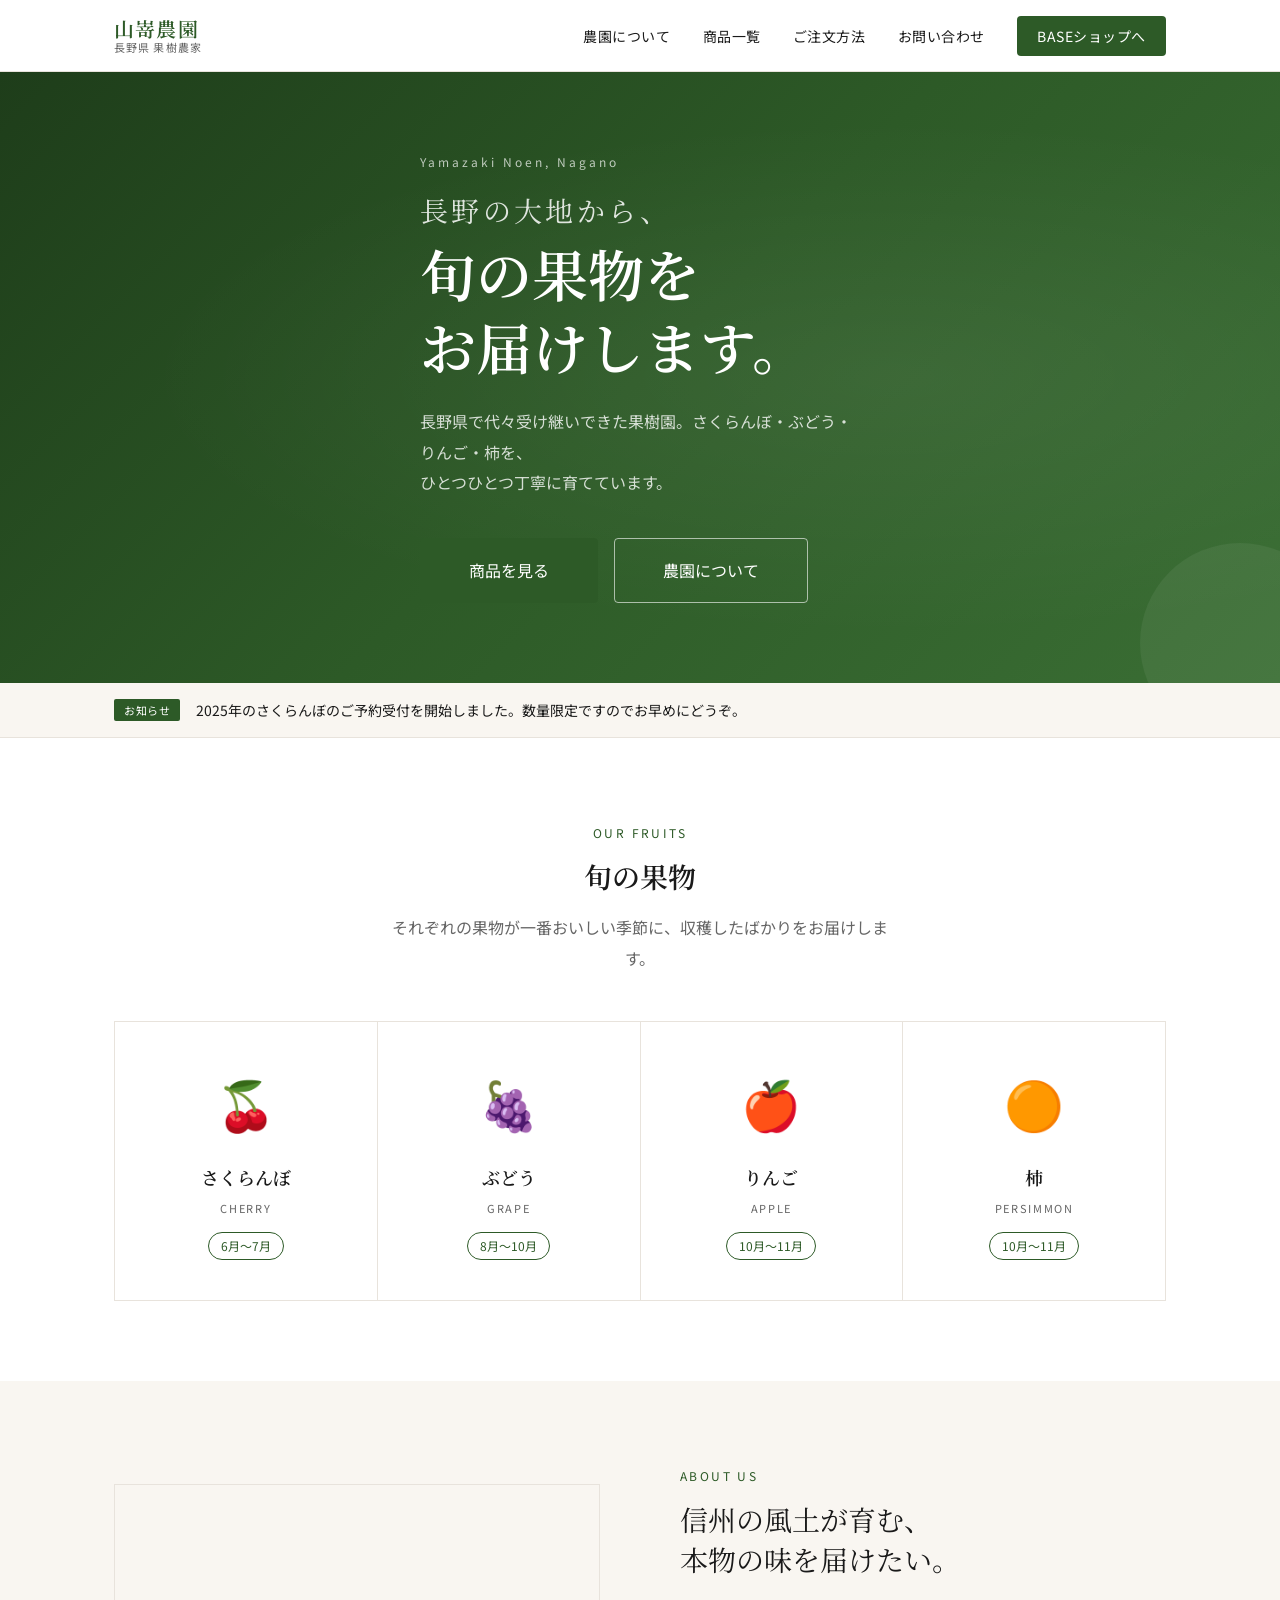
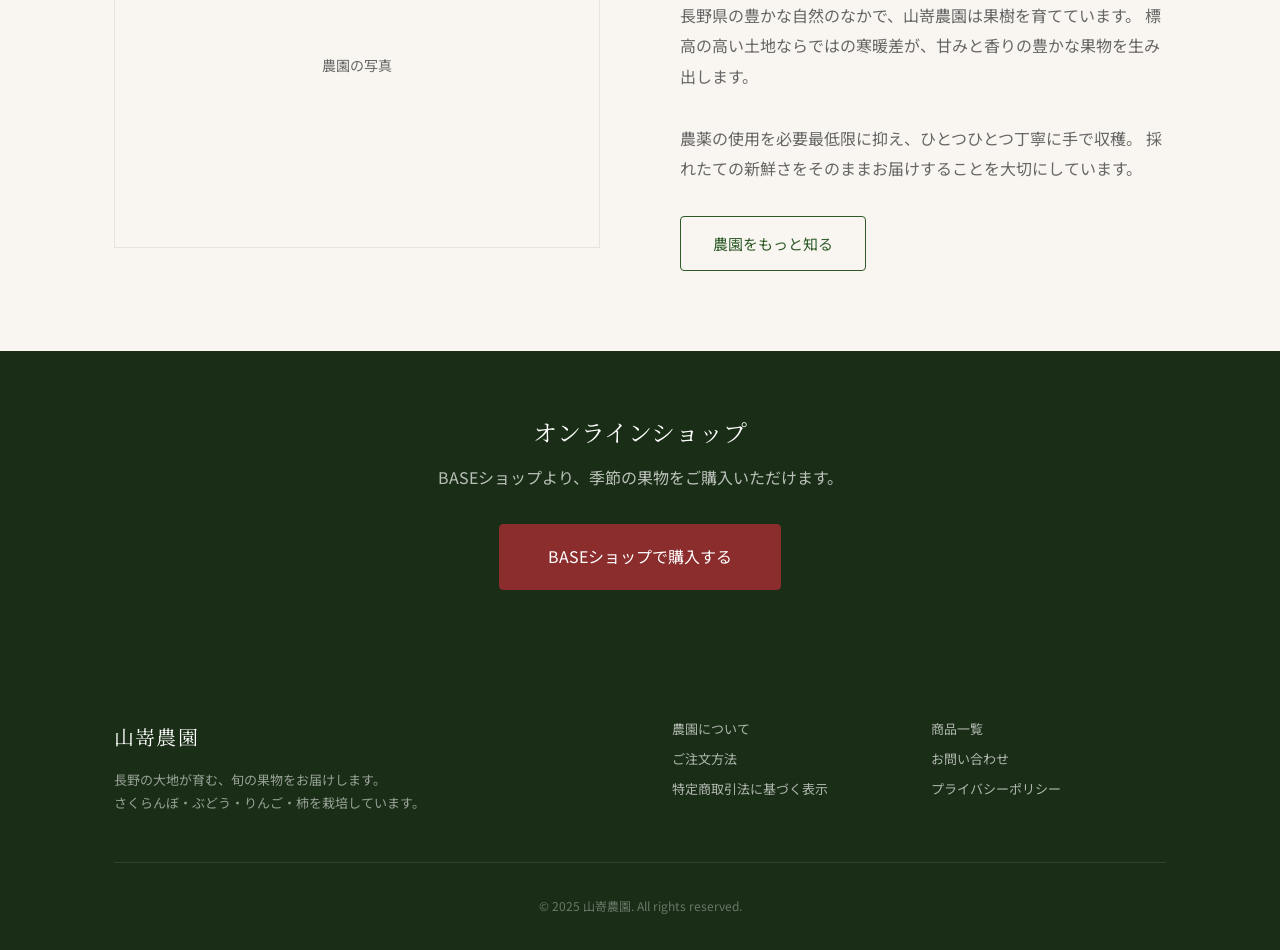
==== index.html @ a01087be "Add files via upload" ====
<!DOCTYPE html>
<html lang="ja">
<head>
  <meta charset="UTF-8">
  <meta name="viewport" content="width=device-width, initial-scale=1.0">
  <meta name="description" content="山嵜農園は長野県の果樹農家です。さくらんぼ・ぶどう・りんご・柿を育て、旬の味をお届けしています。">
  <meta name="robots" content="index, follow">
  <title>山嵜農園 | 長野県の果樹農家</title>
  <link rel="preconnect" href="https://fonts.googleapis.com">
  <link rel="preconnect" href="https://fonts.gstatic.com" crossorigin>
  <link href="https://fonts.googleapis.com/css2?family=Noto+Sans+JP:wght@400;500&family=Noto+Serif+JP:wght@400;600&display=swap" rel="stylesheet">
  <link rel="stylesheet" href="css/reset.css">
  <link rel="stylesheet" href="css/style.css">
</head>
<body>

  <header class="site-header">
    <div class="container">
      <a href="index.html" class="site-logo">
        <span class="logo-main">山嵜農園</span>
        <span class="logo-sub">長野県 果樹農家</span>
      </a>
      <nav class="site-nav" id="site-nav" aria-label="メインナビゲーション">
        <ul>
          <li><a href="about.html">農園について</a></li>
          <li><a href="products.html">商品一覧</a></li>
          <li><a href="order.html">ご注文方法</a></li>
          <li><a href="contact.html">お問い合わせ</a></li>
          <li>
            <a href="https://yamazaki-noen.base.shop" target="_blank" rel="noopener noreferrer"
               class="nav-shop-btn">BASEショップへ</a>
          </li>
        </ul>
      </nav>
      <button class="menu-toggle" id="menu-toggle"
              aria-label="メニューを開く" aria-expanded="false" aria-controls="site-nav">
        <span></span><span></span><span></span>
      </button>
    </div>
  </header>

  <main>

    <!-- ヒーロー -->
    <section class="hero" aria-label="メインビジュアル">
      <div class="hero-badge" aria-hidden="true"></div>
      <div class="container">
        <div class="hero-body">
          <span class="hero-label">Yamazaki Noen, Nagano</span>
          <h1 class="hero-title">
            <span>長野の大地から、</span>
            旬の果物を<br>お届けします。
          </h1>
          <p class="hero-desc">
            長野県で代々受け継いできた果樹園。さくらんぼ・ぶどう・りんご・柿を、<br>
            ひとつひとつ丁寧に育てています。
          </p>
          <div class="hero-actions">
            <a href="products.html" class="btn btn--primary btn--large">商品を見る</a>
            <a href="about.html" class="btn btn--outline btn--large" style="color:#fff; border-color:rgba(255,255,255,0.6);">農園について</a>
          </div>
        </div>
      </div>
    </section>

    <!-- お知らせバー -->
    <div class="notice-bar">
      <div class="container">
        <span class="notice-tag">お知らせ</span>
        <p>2025年のさくらんぼのご予約受付を開始しました。数量限定ですのでお早めにどうぞ。</p>
      </div>
    </div>

    <!-- 果物カテゴリ -->
    <section class="section" aria-labelledby="fruits-heading">
      <div class="container">
        <div class="section-head">
          <span class="section-label">Our Fruits</span>
          <h2 class="section-title" id="fruits-heading">旬の果物</h2>
          <p class="section-desc">それぞれの果物が一番おいしい季節に、収穫したばかりをお届けします。</p>
        </div>

        <div class="fruit-grid" role="list">
          <article class="fruit-card" role="listitem">
            <a href="products.html#cherry" class="fruit-card-link" aria-label="さくらんぼの商品ページへ"></a>
            <span class="fruit-icon" aria-hidden="true">🍒</span>
            <p class="fruit-name-jp">さくらんぼ</p>
            <p class="fruit-name-en">Cherry</p>
            <span class="fruit-season">6月〜7月</span>
          </article>

          <article class="fruit-card" role="listitem">
            <a href="products.html#grape" class="fruit-card-link" aria-label="ぶどうの商品ページへ"></a>
            <span class="fruit-icon" aria-hidden="true">🍇</span>
            <p class="fruit-name-jp">ぶどう</p>
            <p class="fruit-name-en">Grape</p>
            <span class="fruit-season">8月〜10月</span>
          </article>

          <article class="fruit-card" role="listitem">
            <a href="products.html#apple" class="fruit-card-link" aria-label="りんごの商品ページへ"></a>
            <span class="fruit-icon" aria-hidden="true">🍎</span>
            <p class="fruit-name-jp">りんご</p>
            <p class="fruit-name-en">Apple</p>
            <span class="fruit-season">10月〜11月</span>
          </article>

          <article class="fruit-card" role="listitem">
            <a href="products.html#kaki" class="fruit-card-link" aria-label="柿の商品ページへ"></a>
            <span class="fruit-icon" aria-hidden="true">🟠</span>
            <p class="fruit-name-jp">柿</p>
            <p class="fruit-name-en">Persimmon</p>
            <span class="fruit-season">10月〜11月</span>
          </article>
        </div>
      </div>
    </section>

    <!-- 農園紹介テイザー -->
    <section class="section section--warm" aria-labelledby="about-teaser-heading">
      <div class="container">
        <div class="about-teaser">
          <div class="about-teaser-image">
            <!-- 農園の写真をここに設定してください -->
            <!-- <img src="images/farm.jpg" alt="山嵜農園の風景"> -->
            <span>農園の写真</span>
          </div>
          <div class="about-teaser-body">
            <span class="section-label">About Us</span>
            <h2 id="about-teaser-heading">信州の風土が育む、<br>本物の味を届けたい。</h2>
            <p>
              長野県の豊かな自然のなかで、山嵜農園は果樹を育てています。
              標高の高い土地ならではの寒暖差が、甘みと香りの豊かな果物を生み出します。
            </p>
            <p>
              農薬の使用を必要最低限に抑え、ひとつひとつ丁寧に手で収穫。
              採れたての新鮮さをそのままお届けすることを大切にしています。
            </p>
            <a href="about.html" class="btn btn--outline">農園をもっと知る</a>
          </div>
        </div>
      </div>
    </section>

    <!-- BASEショップバナー -->
    <section class="shop-banner" aria-labelledby="shop-banner-heading">
      <div class="container">
        <h2 id="shop-banner-heading">オンラインショップ</h2>
        <p>BASEショップより、季節の果物をご購入いただけます。</p>
        <a href="https://yamazaki-noen.base.shop" target="_blank" rel="noopener noreferrer"
           class="btn btn--accent btn--large">
          BASEショップで購入する
        </a>
      </div>
    </section>

  </main>

  <footer class="site-footer">
    <div class="container">
      <div class="footer-inner">
        <div class="footer-brand">
          <p class="footer-logo">山嵜農園</p>
          <p class="footer-tagline">長野の大地が育む、旬の果物をお届けします。<br>さくらんぼ・ぶどう・りんご・柿を栽培しています。</p>
        </div>
        <nav class="footer-nav" aria-label="フッターナビゲーション">
          <a href="about.html">農園について</a>
          <a href="products.html">商品一覧</a>
          <a href="order.html">ご注文方法</a>
          <a href="contact.html">お問い合わせ</a>
          <a href="legal.html">特定商取引法に基づく表示</a>
          <a href="privacy.html">プライバシーポリシー</a>
        </nav>
      </div>
      <p class="copyright">&copy; 2025 山嵜農園. All rights reserved.</p>
    </div>
  </footer>

  <script src="js/main.js"></script>
</body>
</html>
---- css/style.css ----
/* ============================================================
   CSS カスタムプロパティ
   ============================================================ */
:root {
  --color-bg:          #FFFFFF;
  --color-bg-warm:     #F9F6F1;
  --color-bg-dark:     #1A2E17;
  --color-primary:     #2D5A27;
  --color-primary-dk:  #1E3D1A;
  --color-accent:      #8B2D2D;
  --color-text:        #1A1A1A;
  --color-text-muted:  #666666;
  --color-border:      #E8E3DC;

  --font-serif: 'Noto Serif JP', 'Hiragino Mincho ProN', serif;
  --font-sans:  'Noto Sans JP',  'Hiragino Kaku Gothic ProN', sans-serif;

  --container-max: 1100px;
  --section-pad:   80px;
  --header-h:      72px;
  --gap:           24px;
  --radius:        4px;
  --transition:    0.25s ease;
}

/* ============================================================
   ベーススタイル
   ============================================================ */
body {
  font-family: var(--font-sans);
  font-size: 1rem;
  color: var(--color-text);
  background: var(--color-bg);
}

h1, h2, h3, h4 {
  font-family: var(--font-serif);
  line-height: 1.45;
}

p {
  line-height: 1.9;
}

/* ============================================================
   レイアウト共通
   ============================================================ */
.container {
  max-width: var(--container-max);
  margin: 0 auto;
  padding: 0 24px;
}

.section {
  padding: var(--section-pad) 0;
}

.section--warm {
  background: var(--color-bg-warm);
}

.section-head {
  text-align: center;
  margin-bottom: 48px;
}

.section-label {
  display: inline-block;
  font-size: 0.75rem;
  letter-spacing: 0.2em;
  color: var(--color-primary);
  text-transform: uppercase;
  margin-bottom: 12px;
}

.section-title {
  font-size: 1.75rem;
  font-weight: 600;
  color: var(--color-text);
  margin-bottom: 16px;
}

.section-desc {
  color: var(--color-text-muted);
  max-width: 520px;
  margin: 0 auto;
}

/* ============================================================
   ボタン
   ============================================================ */
.btn {
  display: inline-flex;
  align-items: center;
  justify-content: center;
  gap: 8px;
  padding: 14px 32px;
  font-size: 0.9375rem;
  font-family: var(--font-sans);
  border-radius: var(--radius);
  border: 1px solid transparent;
  cursor: pointer;
  transition: var(--transition);
  white-space: nowrap;
}

.btn--primary {
  background: var(--color-primary);
  color: #fff;
  border-color: var(--color-primary);
}

.btn--primary:hover {
  background: var(--color-primary-dk);
  border-color: var(--color-primary-dk);
}

.btn--outline {
  background: transparent;
  color: var(--color-primary);
  border-color: var(--color-primary);
}

.btn--outline:hover {
  background: var(--color-primary);
  color: #fff;
}

.btn--accent {
  background: var(--color-accent);
  color: #fff;
  border-color: var(--color-accent);
}

.btn--accent:hover {
  background: #6d2222;
  border-color: #6d2222;
}

.btn--large {
  padding: 18px 48px;
  font-size: 1rem;
}

/* ============================================================
   ヘッダー
   ============================================================ */
.site-header {
  position: sticky;
  top: 0;
  z-index: 100;
  height: var(--header-h);
  background: var(--color-bg);
  border-bottom: 1px solid var(--color-border);
  display: flex;
  align-items: center;
}

.site-header .container {
  width: 100%;
  display: flex;
  align-items: center;
  justify-content: space-between;
}

/* ロゴ */
.site-logo {
  display: flex;
  flex-direction: column;
  line-height: 1.2;
}

.logo-main {
  font-family: var(--font-serif);
  font-size: 1.25rem;
  font-weight: 600;
  color: var(--color-primary);
  letter-spacing: 0.06em;
}

.logo-sub {
  font-size: 0.6875rem;
  color: var(--color-text-muted);
  letter-spacing: 0.1em;
}

/* ナビゲーション */
.site-nav ul {
  display: flex;
  align-items: center;
  gap: 32px;
}

.site-nav a {
  font-size: 0.875rem;
  color: var(--color-text);
  transition: color var(--transition);
  letter-spacing: 0.04em;
}

.site-nav a:hover {
  color: var(--color-primary);
}

.nav-shop-btn {
  padding: 10px 20px;
  background: var(--color-primary);
  color: #fff !important;
  border-radius: var(--radius);
  font-size: 0.8125rem;
  transition: background var(--transition) !important;
}

.nav-shop-btn:hover {
  background: var(--color-primary-dk) !important;
}

/* ハンバーガーメニュー */
.menu-toggle {
  display: none;
  flex-direction: column;
  justify-content: center;
  gap: 5px;
  width: 40px;
  height: 40px;
  background: none;
  border: none;
  cursor: pointer;
  padding: 8px;
}

.menu-toggle span {
  display: block;
  width: 100%;
  height: 1px;
  background: var(--color-text);
  transition: var(--transition);
}

.menu-toggle.is-open span:nth-child(1) {
  transform: translateY(6px) rotate(45deg);
}

.menu-toggle.is-open span:nth-child(2) {
  opacity: 0;
}

.menu-toggle.is-open span:nth-child(3) {
  transform: translateY(-6px) rotate(-45deg);
}

/* ============================================================
   ヒーローセクション
   ============================================================ */
.hero {
  min-height: calc(100vh - var(--header-h));
  min-height: 560px;
  display: flex;
  align-items: center;
  background: linear-gradient(135deg, #1E3D1A 0%, #2D5A27 50%, #3A6E34 100%);
  position: relative;
  overflow: hidden;
}

.hero::before {
  content: '';
  position: absolute;
  inset: 0;
  background: radial-gradient(ellipse at 70% 50%, rgba(255,255,255,0.06) 0%, transparent 60%);
}

/* 写真を設定する場合はここで上書き:
   background-image: url('../images/hero.jpg');
   background-size: cover;
   background-position: center;
*/

.hero-body {
  position: relative;
  padding: 80px 0;
}

.hero-label {
  font-size: 0.75rem;
  letter-spacing: 0.25em;
  color: rgba(255,255,255,0.7);
  margin-bottom: 20px;
  display: block;
}

.hero-title {
  font-size: clamp(2rem, 5vw, 3.5rem);
  color: #fff;
  font-weight: 600;
  margin-bottom: 24px;
  line-height: 1.3;
}

.hero-title span {
  display: block;
  font-size: 0.5em;
  font-weight: 400;
  letter-spacing: 0.12em;
  margin-bottom: 8px;
  color: rgba(255,255,255,0.85);
}

.hero-desc {
  font-size: 1rem;
  color: rgba(255,255,255,0.8);
  max-width: 440px;
  margin-bottom: 40px;
  line-height: 1.9;
}

.hero-actions {
  display: flex;
  flex-wrap: wrap;
  gap: 16px;
}

.hero-badge {
  position: absolute;
  right: 0;
  bottom: 0;
  width: 200px;
  height: 200px;
  background: rgba(255,255,255,0.06);
  border-radius: 50%;
  transform: translate(30%, 30%);
}

/* ============================================================
   お知らせバー
   ============================================================ */
.notice-bar {
  background: var(--color-bg-warm);
  border-bottom: 1px solid var(--color-border);
  padding: 14px 0;
  font-size: 0.875rem;
}

.notice-bar .container {
  display: flex;
  align-items: center;
  gap: 16px;
}

.notice-tag {
  flex-shrink: 0;
  background: var(--color-primary);
  color: #fff;
  font-size: 0.6875rem;
  padding: 2px 10px;
  border-radius: 2px;
  letter-spacing: 0.05em;
}

/* ============================================================
   果物グリッド（トップページ）
   ============================================================ */
.fruit-grid {
  display: grid;
  grid-template-columns: repeat(4, 1fr);
  gap: 1px;
  background: var(--color-border);
  border: 1px solid var(--color-border);
}

.fruit-card {
  background: var(--color-bg);
  padding: 40px 32px;
  text-align: center;
  transition: background var(--transition);
  position: relative;
  overflow: hidden;
}

.fruit-card:hover {
  background: var(--color-bg-warm);
}

.fruit-icon {
  font-size: 3rem;
  margin-bottom: 16px;
  display: block;
}

.fruit-name-jp {
  font-family: var(--font-serif);
  font-size: 1.125rem;
  font-weight: 600;
  color: var(--color-text);
  margin-bottom: 4px;
}

.fruit-name-en {
  font-size: 0.6875rem;
  color: var(--color-text-muted);
  letter-spacing: 0.15em;
  text-transform: uppercase;
  margin-bottom: 12px;
}

.fruit-season {
  font-size: 0.75rem;
  color: var(--color-primary);
  border: 1px solid var(--color-primary);
  padding: 3px 12px;
  border-radius: 20px;
  display: inline-block;
}

.fruit-card-link {
  position: absolute;
  inset: 0;
}

/* ============================================================
   農園紹介テイザー
   ============================================================ */
.about-teaser {
  display: grid;
  grid-template-columns: 1fr 1fr;
  gap: 80px;
  align-items: center;
}

.about-teaser-image {
  aspect-ratio: 4/3;
  background: var(--color-bg-warm);
  border: 1px solid var(--color-border);
  display: flex;
  align-items: center;
  justify-content: center;
  color: var(--color-text-muted);
  font-size: 0.875rem;
  overflow: hidden;
}

.about-teaser-image img {
  width: 100%;
  height: 100%;
  object-fit: cover;
}

.about-teaser-body .section-label {
  text-align: left;
}

.about-teaser-body h2 {
  font-size: 1.75rem;
  margin-bottom: 20px;
}

.about-teaser-body p {
  color: var(--color-text-muted);
  margin-bottom: 32px;
}

/* ============================================================
   BASEショップバナー
   ============================================================ */
.shop-banner {
  background: var(--color-bg-dark);
  padding: 64px 0;
  text-align: center;
}

.shop-banner h2 {
  font-size: 1.5rem;
  color: #fff;
  margin-bottom: 12px;
}

.shop-banner p {
  color: rgba(255,255,255,0.7);
  margin-bottom: 32px;
}

/* ============================================================
   商品ページ
   ============================================================ */
.products-intro {
  max-width: 640px;
  margin: 0 auto 64px;
  text-align: center;
}

.product-section {
  padding: 64px 0;
  border-bottom: 1px solid var(--color-border);
}

.product-section:last-of-type {
  border-bottom: none;
}

.product-section-inner {
  display: grid;
  grid-template-columns: 1fr 1fr;
  gap: 64px;
  align-items: start;
}

.product-section-inner.reverse {
  direction: rtl;
}

.product-section-inner.reverse > * {
  direction: ltr;
}

.product-image {
  aspect-ratio: 4/3;
  background: var(--color-bg-warm);
  border: 1px solid var(--color-border);
  display: flex;
  align-items: center;
  justify-content: center;
  font-size: 4rem;
}

.product-image img {
  width: 100%;
  height: 100%;
  object-fit: cover;
}

.product-color-cherry { border-top: 3px solid #D94040; }
.product-color-grape  { border-top: 3px solid #5B2D82; }
.product-color-apple  { border-top: 3px solid #CC2929; }
.product-color-kaki   { border-top: 3px solid #C85D0E; }

.product-info-label {
  font-size: 0.6875rem;
  letter-spacing: 0.2em;
  color: var(--color-text-muted);
  text-transform: uppercase;
  margin-bottom: 8px;
}

.product-name {
  font-family: var(--font-serif);
  font-size: 1.625rem;
  font-weight: 600;
  margin-bottom: 4px;
}

.product-season-badge {
  display: inline-block;
  font-size: 0.75rem;
  color: var(--color-primary);
  border: 1px solid var(--color-primary);
  padding: 3px 12px;
  border-radius: 20px;
  margin-bottom: 20px;
}

.product-desc {
  color: var(--color-text-muted);
  margin-bottom: 28px;
  line-height: 1.9;
}

.product-features {
  margin-bottom: 28px;
}

.product-features li {
  display: flex;
  align-items: flex-start;
  gap: 8px;
  font-size: 0.875rem;
  color: var(--color-text-muted);
  padding: 8px 0;
  border-bottom: 1px solid var(--color-border);
}

.product-features li::before {
  content: '—';
  color: var(--color-primary);
  flex-shrink: 0;
}

/* BASE ウィジェット埋め込みエリア */
.base-widget-area {
  margin: 40px 0;
  padding: 32px;
  background: var(--color-bg-warm);
  border: 1px dashed var(--color-border);
  border-radius: var(--radius);
  text-align: center;
}

.base-widget-placeholder {
  color: var(--color-text-muted);
  font-size: 0.875rem;
}

/* ============================================================
   ご注文方法
   ============================================================ */
.order-steps {
  display: grid;
  grid-template-columns: repeat(3, 1fr);
  gap: 32px;
}

.order-step {
  padding: 36px 28px;
  border: 1px solid var(--color-border);
  border-radius: var(--radius);
  text-align: center;
}

.step-number {
  font-family: var(--font-serif);
  font-size: 2rem;
  color: var(--color-primary);
  opacity: 0.4;
  line-height: 1;
  margin-bottom: 16px;
}

.step-title {
  font-family: var(--font-serif);
  font-size: 1.0625rem;
  margin-bottom: 12px;
}

.step-desc {
  font-size: 0.875rem;
  color: var(--color-text-muted);
}

.info-table {
  width: 100%;
  border: 1px solid var(--color-border);
  border-radius: var(--radius);
  overflow: hidden;
}

.info-table th,
.info-table td {
  padding: 16px 24px;
  text-align: left;
  font-size: 0.9375rem;
  border-bottom: 1px solid var(--color-border);
  vertical-align: top;
}

.info-table tr:last-child th,
.info-table tr:last-child td {
  border-bottom: none;
}

.info-table th {
  background: var(--color-bg-warm);
  font-family: var(--font-serif);
  font-weight: 600;
  width: 200px;
  white-space: nowrap;
}

/* ============================================================
   農園についてページ
   ============================================================ */
.about-hero {
  background: var(--color-bg-warm);
  padding: 80px 0;
  border-bottom: 1px solid var(--color-border);
}

.about-hero .container {
  display: grid;
  grid-template-columns: 1fr 1fr;
  gap: 80px;
  align-items: center;
}

.about-hero-text h1 {
  font-size: 2.25rem;
  margin-bottom: 24px;
}

.about-hero-text p {
  color: var(--color-text-muted);
  margin-bottom: 16px;
}

.about-image {
  aspect-ratio: 4/3;
  background: var(--color-bg);
  border: 1px solid var(--color-border);
  display: flex;
  align-items: center;
  justify-content: center;
  font-size: 0.875rem;
  color: var(--color-text-muted);
  overflow: hidden;
}

.about-image img {
  width: 100%;
  height: 100%;
  object-fit: cover;
}

.values-grid {
  display: grid;
  grid-template-columns: repeat(3, 1fr);
  gap: 32px;
}

.value-card {
  padding: 36px 28px;
  border-top: 2px solid var(--color-primary);
}

.value-icon {
  font-size: 1.75rem;
  margin-bottom: 16px;
}

.value-title {
  font-family: var(--font-serif);
  font-size: 1.0625rem;
  margin-bottom: 12px;
}

.value-desc {
  font-size: 0.875rem;
  color: var(--color-text-muted);
  line-height: 1.8;
}

/* ============================================================
   お問い合わせページ
   ============================================================ */
.contact-intro {
  max-width: 560px;
  margin: 0 auto 56px;
  text-align: center;
}

.contact-intro p {
  color: var(--color-text-muted);
}

.contact-form {
  max-width: 600px;
  margin: 0 auto;
}

.form-group {
  margin-bottom: 28px;
}

.form-label {
  display: block;
  font-size: 0.875rem;
  font-weight: 500;
  margin-bottom: 8px;
  color: var(--color-text);
}

.form-label .required {
  color: var(--color-accent);
  margin-left: 4px;
  font-size: 0.75rem;
}

.form-input,
.form-textarea {
  width: 100%;
  padding: 12px 16px;
  border: 1px solid var(--color-border);
  border-radius: var(--radius);
  font-size: 1rem;
  color: var(--color-text);
  background: var(--color-bg);
  transition: border-color var(--transition);
  appearance: none;
}

.form-input:focus,
.form-textarea:focus {
  outline: none;
  border-color: var(--color-primary);
}

.form-textarea {
  resize: vertical;
  min-height: 160px;
}

.form-notice {
  font-size: 0.8125rem;
  color: var(--color-text-muted);
  margin-bottom: 28px;
}

.form-notice a {
  color: var(--color-primary);
  text-decoration: underline;
}

.form-submit {
  text-align: center;
}

/* honeypot */
.form-honey {
  display: none;
}

/* ============================================================
   特定商取引法ページ
   ============================================================ */
.legal-body {
  max-width: 800px;
  margin: 0 auto;
}

.legal-note {
  background: var(--color-bg-warm);
  border-left: 3px solid var(--color-primary);
  padding: 16px 20px;
  font-size: 0.875rem;
  color: var(--color-text-muted);
  margin-bottom: 40px;
  border-radius: 0 var(--radius) var(--radius) 0;
}

.legal-table {
  width: 100%;
  border: 1px solid var(--color-border);
  border-radius: var(--radius);
  overflow: hidden;
  font-size: 0.9375rem;
}

.legal-table th {
  background: var(--color-bg-warm);
  padding: 16px 24px;
  text-align: left;
  font-family: var(--font-serif);
  font-weight: 600;
  width: 220px;
  vertical-align: top;
  border-bottom: 1px solid var(--color-border);
  white-space: nowrap;
}

.legal-table td {
  padding: 16px 24px;
  vertical-align: top;
  border-bottom: 1px solid var(--color-border);
  color: var(--color-text-muted);
  line-height: 1.8;
}

.legal-table tr:last-child th,
.legal-table tr:last-child td {
  border-bottom: none;
}

/* ============================================================
   プライバシーポリシーページ
   ============================================================ */
.privacy-body {
  max-width: 800px;
  margin: 0 auto;
}

.privacy-body h2 {
  font-size: 1.125rem;
  margin: 48px 0 16px;
  padding-bottom: 8px;
  border-bottom: 1px solid var(--color-border);
}

.privacy-body h2:first-child {
  margin-top: 0;
}

.privacy-body p {
  font-size: 0.9375rem;
  color: var(--color-text-muted);
  margin-bottom: 16px;
}

.privacy-body ul {
  list-style: disc;
  padding-left: 1.5em;
  margin-bottom: 16px;
}

.privacy-body ul li {
  font-size: 0.9375rem;
  color: var(--color-text-muted);
  margin-bottom: 8px;
}

/* ============================================================
   ページヒーロー（内部ページ共通）
   ============================================================ */
.page-hero {
  background: var(--color-bg-warm);
  border-bottom: 1px solid var(--color-border);
  padding: 56px 0;
  text-align: center;
}

.page-hero-label {
  font-size: 0.75rem;
  letter-spacing: 0.2em;
  color: var(--color-primary);
  text-transform: uppercase;
  margin-bottom: 12px;
  display: block;
}

.page-hero-title {
  font-size: 2rem;
  font-weight: 600;
}

/* パンくずリスト */
.breadcrumb {
  font-size: 0.8125rem;
  color: var(--color-text-muted);
  margin-bottom: 40px;
  display: flex;
  gap: 8px;
  align-items: center;
}

.breadcrumb a {
  color: var(--color-primary);
}

.breadcrumb-sep {
  color: var(--color-border);
}

/* ============================================================
   フッター
   ============================================================ */
.site-footer {
  background: var(--color-bg-dark);
  color: rgba(255,255,255,0.75);
  padding: 64px 0 32px;
}

.footer-inner {
  display: grid;
  grid-template-columns: 1fr 1fr;
  gap: 64px;
  padding-bottom: 48px;
  border-bottom: 1px solid rgba(255,255,255,0.1);
  margin-bottom: 32px;
}

.footer-logo {
  font-family: var(--font-serif);
  font-size: 1.25rem;
  color: #fff;
  margin-bottom: 12px;
  letter-spacing: 0.06em;
}

.footer-tagline {
  font-size: 0.8125rem;
  line-height: 1.8;
  color: rgba(255,255,255,0.55);
}

.footer-nav {
  display: grid;
  grid-template-columns: 1fr 1fr;
  gap: 8px 24px;
  align-content: start;
}

.footer-nav a {
  font-size: 0.8125rem;
  color: rgba(255,255,255,0.65);
  transition: color var(--transition);
}

.footer-nav a:hover {
  color: #fff;
}

.copyright {
  font-size: 0.75rem;
  color: rgba(255,255,255,0.35);
  text-align: center;
}

/* ============================================================
   ユーティリティ
   ============================================================ */
.text-center { text-align: center; }
.mt-8  { margin-top: 8px; }
.mt-16 { margin-top: 16px; }
.mt-32 { margin-top: 32px; }
.mt-48 { margin-top: 48px; }
.mb-8  { margin-bottom: 8px; }
.mb-16 { margin-bottom: 16px; }
.mb-32 { margin-bottom: 32px; }

/* ============================================================
   レスポンシブ（スマートフォン対応）
   ============================================================ */
@media (max-width: 768px) {

  :root {
    --section-pad: 56px;
  }

  /* ナビゲーション */
  .menu-toggle {
    display: flex;
  }

  .site-nav {
    display: none;
    position: fixed;
    inset: var(--header-h) 0 0 0;
    background: var(--color-bg);
    padding: 32px 24px;
    border-top: 1px solid var(--color-border);
    z-index: 99;
  }

  .site-nav.is-open {
    display: block;
  }

  .site-nav ul {
    flex-direction: column;
    align-items: flex-start;
    gap: 0;
  }

  .site-nav ul li {
    width: 100%;
    border-bottom: 1px solid var(--color-border);
  }

  .site-nav a {
    display: block;
    padding: 16px 0;
    font-size: 1rem;
  }

  .nav-shop-btn {
    margin-top: 24px;
    display: inline-block;
  }

  /* ヒーロー */
  .hero {
    min-height: 520px;
  }

  .hero-title {
    font-size: 2rem;
  }

  .hero-desc {
    font-size: 0.9375rem;
  }

  .hero-actions {
    flex-direction: column;
  }

  .hero-actions .btn {
    width: 100%;
    max-width: 320px;
  }

  /* 果物グリッド */
  .fruit-grid {
    grid-template-columns: repeat(2, 1fr);
  }

  .fruit-card {
    padding: 28px 16px;
  }

  .fruit-icon {
    font-size: 2.25rem;
  }

  /* 農園テイザー */
  .about-teaser {
    grid-template-columns: 1fr;
    gap: 40px;
  }

  /* 農園ページ */
  .about-hero .container {
    grid-template-columns: 1fr;
    gap: 40px;
  }

  .about-hero-text h1 {
    font-size: 1.625rem;
  }

  .values-grid {
    grid-template-columns: 1fr;
  }

  /* 商品ページ */
  .product-section-inner {
    grid-template-columns: 1fr;
    gap: 32px;
  }

  .product-section-inner.reverse {
    direction: ltr;
  }

  /* ご注文 */
  .order-steps {
    grid-template-columns: 1fr;
    gap: 16px;
  }

  .info-table th {
    width: auto;
    display: block;
    border-bottom: none;
    padding-bottom: 4px;
  }

  .info-table td {
    display: block;
  }

  .info-table tr {
    display: block;
  }

  /* フッター */
  .footer-inner {
    grid-template-columns: 1fr;
    gap: 40px;
  }

  .footer-nav {
    grid-template-columns: 1fr;
  }

  /* セクション見出し */
  .section-title {
    font-size: 1.375rem;
  }

  /* 特商法テーブル */
  .legal-table th,
  .info-table th {
    white-space: normal;
  }

  /* ページヒーロー */
  .page-hero-title {
    font-size: 1.5rem;
  }
}

@media (max-width: 480px) {
  .fruit-grid {
    grid-template-columns: 1fr 1fr;
  }

  .legal-table {
    font-size: 0.875rem;
  }

  .legal-table th,
  .legal-table td {
    display: block;
    width: auto;
    padding: 12px 16px;
  }

  .legal-table th {
    background: var(--color-bg-warm);
    border-bottom: none;
    padding-bottom: 4px;
    font-size: 0.8125rem;
  }

  .legal-table td {
    padding-top: 4px;
  }
}
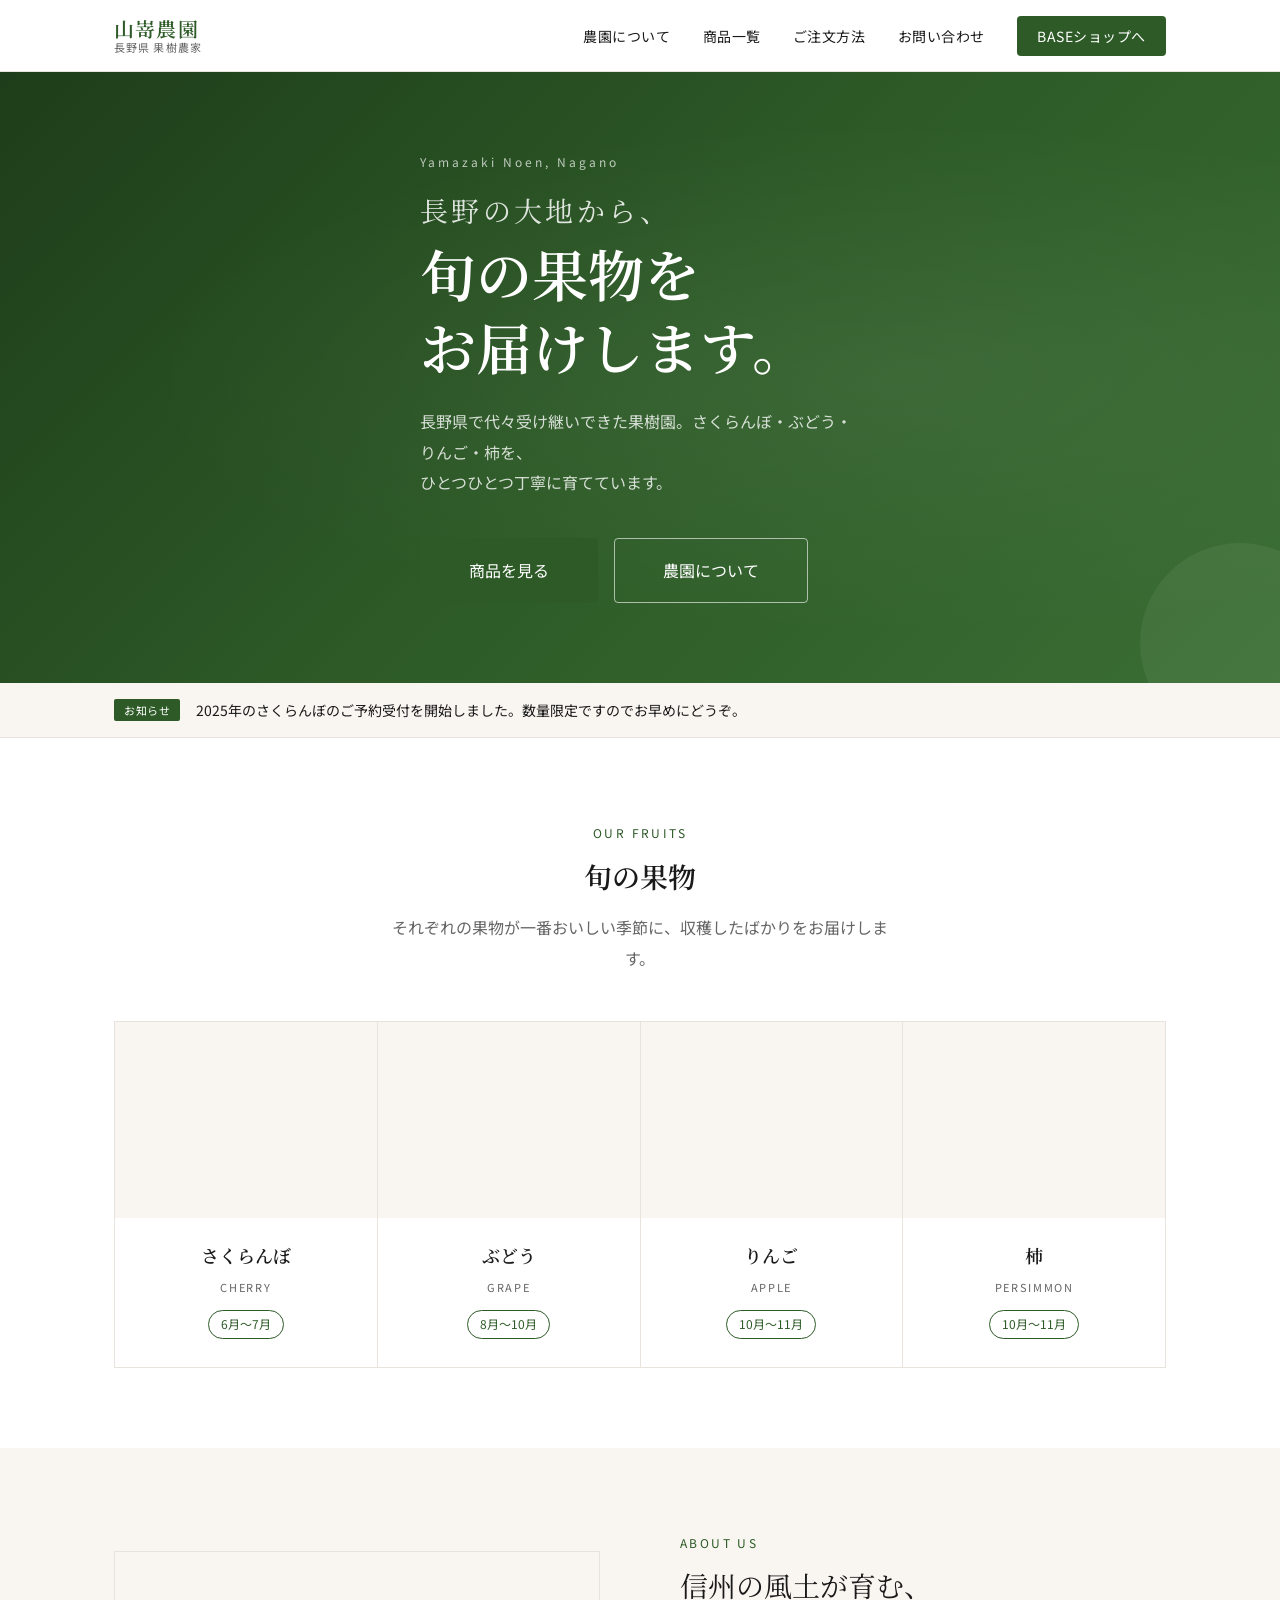
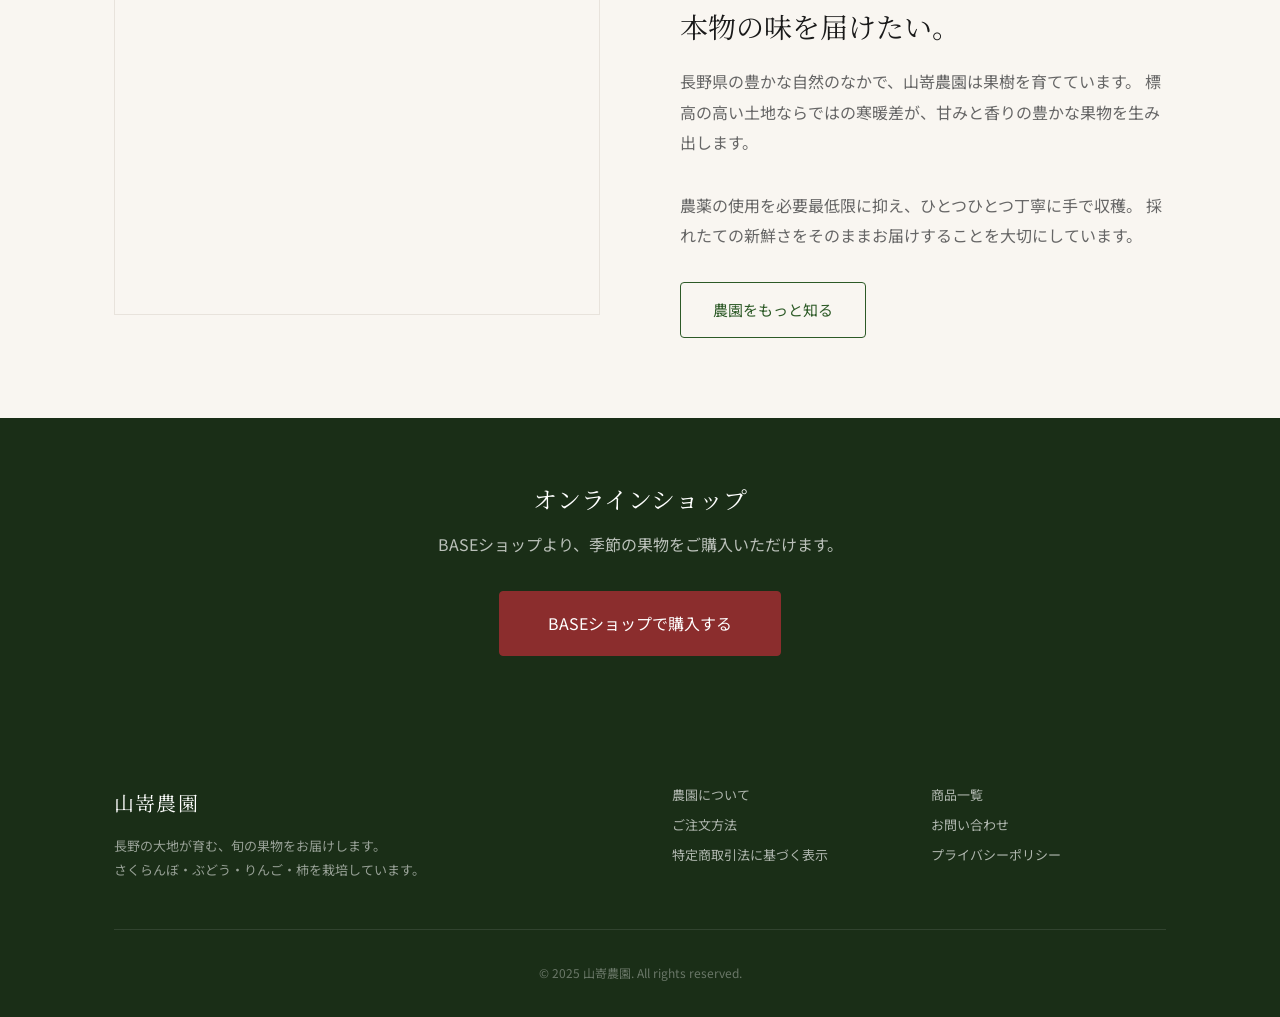
==== commit 110d6fb2: "Add files via upload" ====
--- a/index.html
+++ b/index.html
@@ -63,11 +63,11 @@
       </div>
     </section>
 
-    <!-- お知らせバー -->
-    <div class="notice-bar">
+    <!-- お知らせバー（data/content.json から動的に表示） -->
+    <div class="notice-bar" id="notice-bar" hidden>
       <div class="container">
         <span class="notice-tag">お知らせ</span>
-        <p>2025年のさくらんぼのご予約受付を開始しました。数量限定ですのでお早めにどうぞ。</p>
+        <p id="notice-text"></p>
       </div>
     </div>
 
@@ -83,34 +83,50 @@
         <div class="fruit-grid" role="list">
           <article class="fruit-card" role="listitem">
             <a href="products.html#cherry" class="fruit-card-link" aria-label="さくらんぼの商品ページへ"></a>
-            <span class="fruit-icon" aria-hidden="true">🍒</span>
-            <p class="fruit-name-jp">さくらんぼ</p>
-            <p class="fruit-name-en">Cherry</p>
-            <span class="fruit-season">6月〜7月</span>
+            <div class="fruit-img">
+              <img src="images/cherry.jpg" alt="さくらんぼ" loading="lazy" width="400" height="300">
+            </div>
+            <div class="fruit-card-body">
+              <p class="fruit-name-jp">さくらんぼ</p>
+              <p class="fruit-name-en">Cherry</p>
+              <span class="fruit-season">6月〜7月</span>
+            </div>
           </article>
 
           <article class="fruit-card" role="listitem">
             <a href="products.html#grape" class="fruit-card-link" aria-label="ぶどうの商品ページへ"></a>
-            <span class="fruit-icon" aria-hidden="true">🍇</span>
-            <p class="fruit-name-jp">ぶどう</p>
-            <p class="fruit-name-en">Grape</p>
-            <span class="fruit-season">8月〜10月</span>
+            <div class="fruit-img">
+              <img src="images/grape.jpg" alt="ぶどう" loading="lazy" width="400" height="300">
+            </div>
+            <div class="fruit-card-body">
+              <p class="fruit-name-jp">ぶどう</p>
+              <p class="fruit-name-en">Grape</p>
+              <span class="fruit-season">8月〜10月</span>
+            </div>
           </article>
 
           <article class="fruit-card" role="listitem">
             <a href="products.html#apple" class="fruit-card-link" aria-label="りんごの商品ページへ"></a>
-            <span class="fruit-icon" aria-hidden="true">🍎</span>
-            <p class="fruit-name-jp">りんご</p>
-            <p class="fruit-name-en">Apple</p>
-            <span class="fruit-season">10月〜11月</span>
+            <div class="fruit-img">
+              <img src="images/apple.jpg" alt="りんご" loading="lazy" width="400" height="300">
+            </div>
+            <div class="fruit-card-body">
+              <p class="fruit-name-jp">りんご</p>
+              <p class="fruit-name-en">Apple</p>
+              <span class="fruit-season">10月〜11月</span>
+            </div>
           </article>
 
           <article class="fruit-card" role="listitem">
             <a href="products.html#kaki" class="fruit-card-link" aria-label="柿の商品ページへ"></a>
-            <span class="fruit-icon" aria-hidden="true">🟠</span>
-            <p class="fruit-name-jp">柿</p>
-            <p class="fruit-name-en">Persimmon</p>
-            <span class="fruit-season">10月〜11月</span>
+            <div class="fruit-img">
+              <img src="images/kaki.jpg" alt="柿" loading="lazy" width="400" height="300">
+            </div>
+            <div class="fruit-card-body">
+              <p class="fruit-name-jp">柿</p>
+              <p class="fruit-name-en">Persimmon</p>
+              <span class="fruit-season">10月〜11月</span>
+            </div>
           </article>
         </div>
       </div>
@@ -121,9 +137,7 @@
       <div class="container">
         <div class="about-teaser">
           <div class="about-teaser-image">
-            <!-- 農園の写真をここに設定してください -->
-            <!-- <img src="images/farm.jpg" alt="山嵜農園の風景"> -->
-            <span>農園の写真</span>
+            <img src="images/farm.jpg" alt="山嵜農園の風景" loading="lazy">
           </div>
           <div class="about-teaser-body">
             <span class="section-label">About Us</span>
@@ -177,5 +191,17 @@
   </footer>
 
   <script src="js/main.js"></script>
+  <script src="https://identity.netlify.com/v1/netlify-identity-widget.js"></script>
+  <script>
+    if (window.netlifyIdentity) {
+      window.netlifyIdentity.on('init', function(user) {
+        if (!user) {
+          window.netlifyIdentity.on('login', function() {
+            document.location.href = '/admin/';
+          });
+        }
+      });
+    }
+  </script>
 </body>
 </html>
--- a/css/style.css
+++ b/css/style.css
@@ -369,7 +369,7 @@
 
 .fruit-card {
   background: var(--color-bg);
-  padding: 40px 32px;
+  padding: 0;
   text-align: center;
   transition: background var(--transition);
   position: relative;
@@ -380,10 +380,26 @@
   background: var(--color-bg-warm);
 }
 
-.fruit-icon {
-  font-size: 3rem;
-  margin-bottom: 16px;
+.fruit-img {
+  aspect-ratio: 4/3;
+  background: var(--color-bg-warm);
+  overflow: hidden;
+}
+
+.fruit-img img {
+  width: 100%;
+  height: 100%;
+  object-fit: cover;
   display: block;
+  transition: transform 0.4s ease;
+}
+
+.fruit-card:hover .fruit-img img {
+  transform: scale(1.04);
+}
+
+.fruit-card-body {
+  padding: 20px 24px 28px;
 }
 
 .fruit-name-jp {
@@ -1090,11 +1106,11 @@
   }
 
   .fruit-card {
-    padding: 28px 16px;
-  }
-
-  .fruit-icon {
-    font-size: 2.25rem;
+    padding: 0;
+  }
+
+  .fruit-card-body {
+    padding: 14px 16px 20px;
   }
 
   /* 農園テイザー */
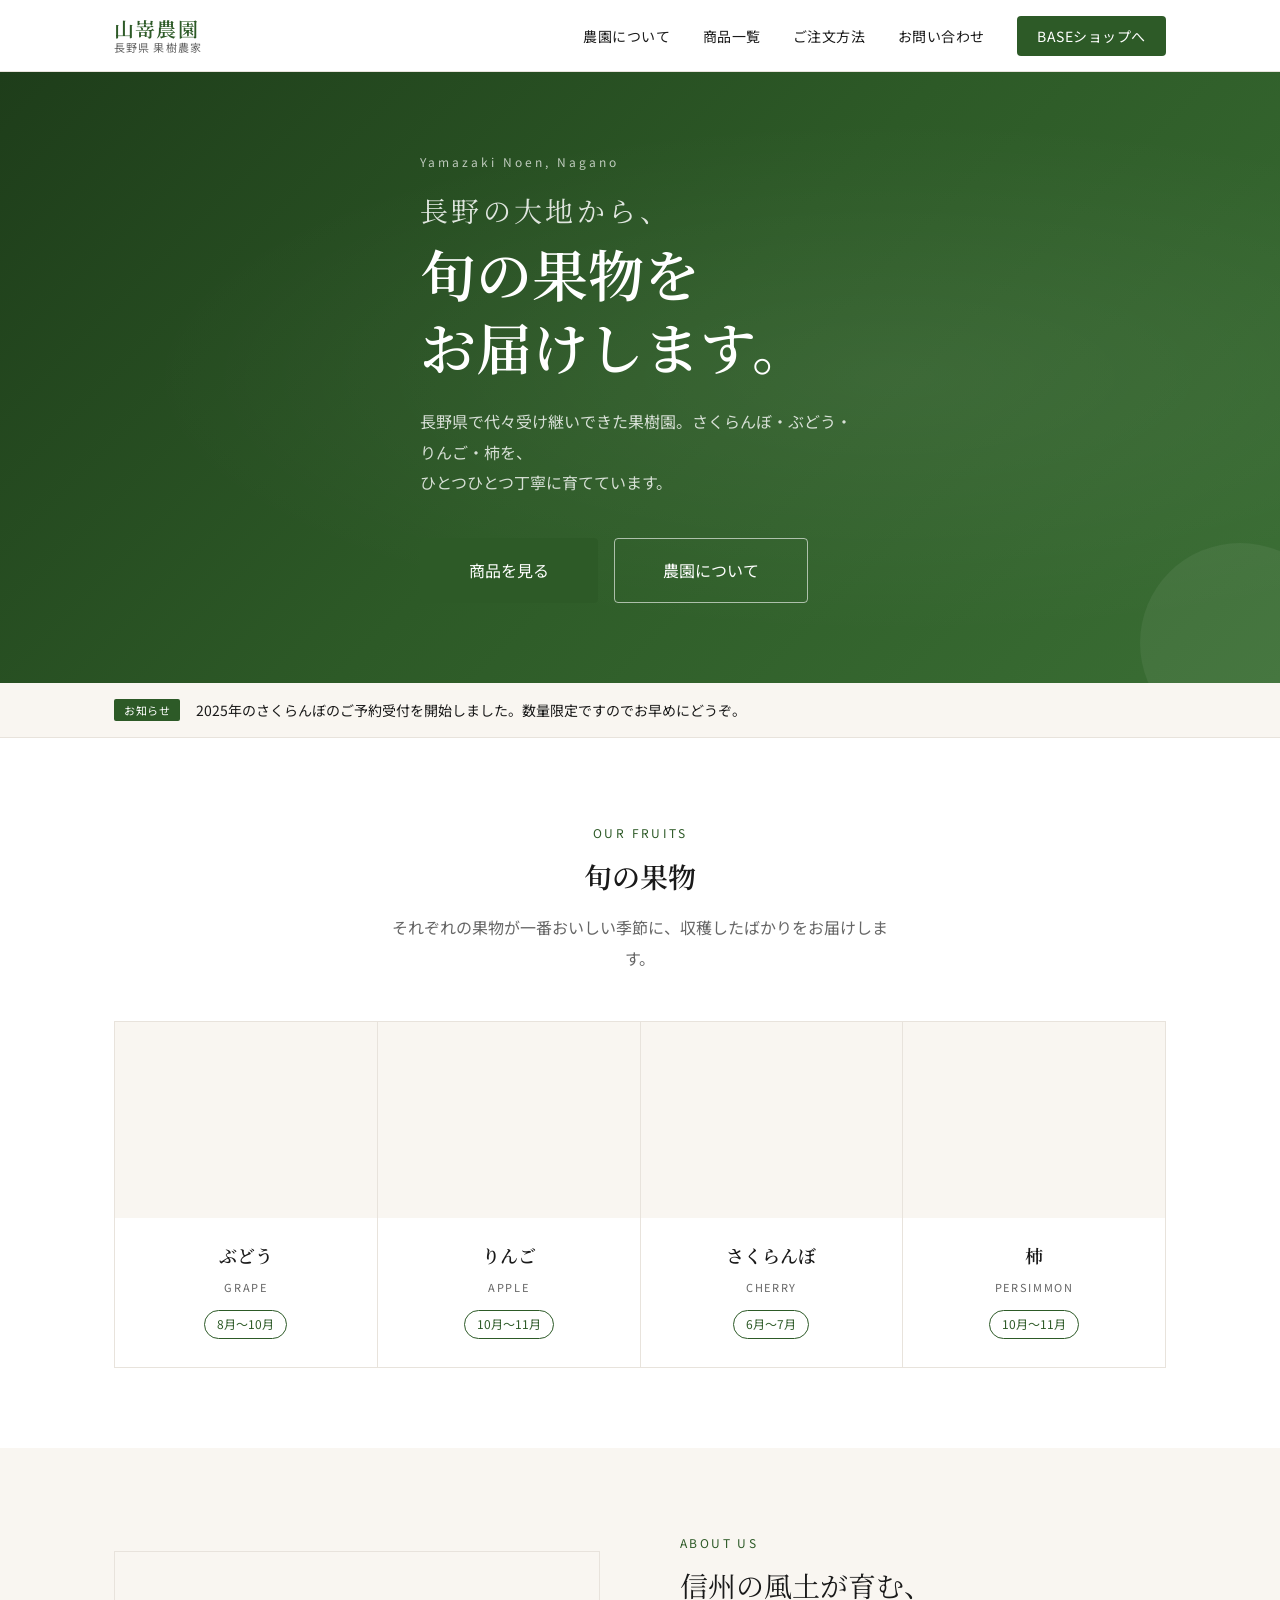
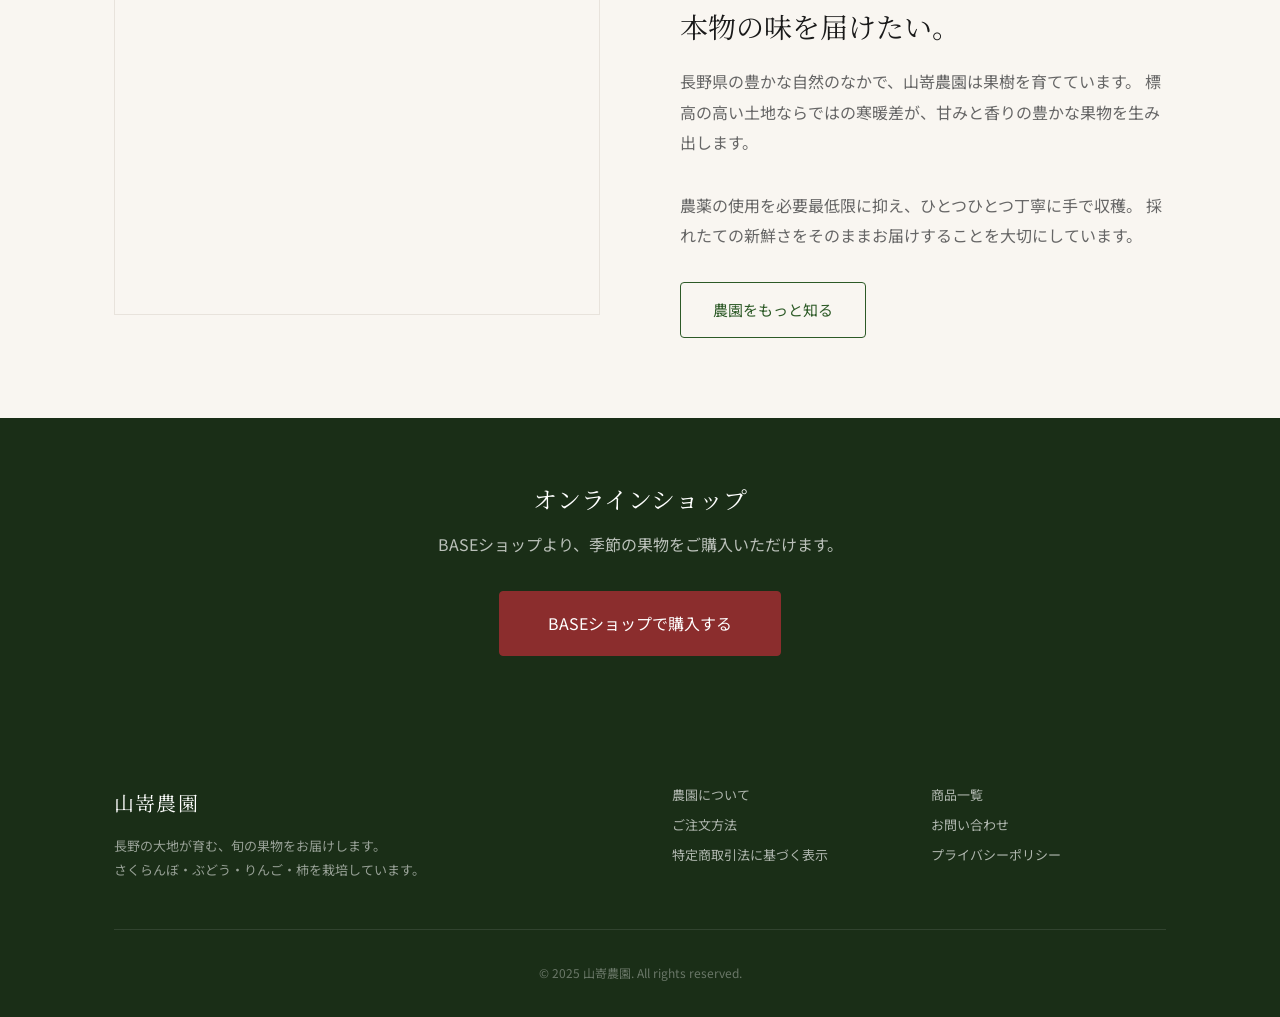
==== commit 4d793161: "Add files via upload" ====
--- a/index.html
+++ b/index.html
@@ -82,6 +82,30 @@
 
         <div class="fruit-grid" role="list">
           <article class="fruit-card" role="listitem">
+            <a href="products.html#grape" class="fruit-card-link" aria-label="ぶどうの商品ページへ"></a>
+            <div class="fruit-img">
+              <img src="images/grape.jpg" alt="ぶどう" loading="lazy" width="400" height="300">
+            </div>
+            <div class="fruit-card-body">
+              <p class="fruit-name-jp">ぶどう</p>
+              <p class="fruit-name-en">Grape</p>
+              <span class="fruit-season">8月〜10月</span>
+            </div>
+          </article>
+
+          <article class="fruit-card" role="listitem">
+            <a href="products.html#apple" class="fruit-card-link" aria-label="りんごの商品ページへ"></a>
+            <div class="fruit-img">
+              <img src="images/apple.jpg" alt="りんご" loading="lazy" width="400" height="300">
+            </div>
+            <div class="fruit-card-body">
+              <p class="fruit-name-jp">りんご</p>
+              <p class="fruit-name-en">Apple</p>
+              <span class="fruit-season">10月〜11月</span>
+            </div>
+          </article>
+
+          <article class="fruit-card" role="listitem">
             <a href="products.html#cherry" class="fruit-card-link" aria-label="さくらんぼの商品ページへ"></a>
             <div class="fruit-img">
               <img src="images/cherry.jpg" alt="さくらんぼ" loading="lazy" width="400" height="300">
@@ -90,30 +114,6 @@
               <p class="fruit-name-jp">さくらんぼ</p>
               <p class="fruit-name-en">Cherry</p>
               <span class="fruit-season">6月〜7月</span>
-            </div>
-          </article>
-
-          <article class="fruit-card" role="listitem">
-            <a href="products.html#grape" class="fruit-card-link" aria-label="ぶどうの商品ページへ"></a>
-            <div class="fruit-img">
-              <img src="images/grape.jpg" alt="ぶどう" loading="lazy" width="400" height="300">
-            </div>
-            <div class="fruit-card-body">
-              <p class="fruit-name-jp">ぶどう</p>
-              <p class="fruit-name-en">Grape</p>
-              <span class="fruit-season">8月〜10月</span>
-            </div>
-          </article>
-
-          <article class="fruit-card" role="listitem">
-            <a href="products.html#apple" class="fruit-card-link" aria-label="りんごの商品ページへ"></a>
-            <div class="fruit-img">
-              <img src="images/apple.jpg" alt="りんご" loading="lazy" width="400" height="300">
-            </div>
-            <div class="fruit-card-body">
-              <p class="fruit-name-jp">りんご</p>
-              <p class="fruit-name-en">Apple</p>
-              <span class="fruit-season">10月〜11月</span>
             </div>
           </article>
 
--- a/css/style.css
+++ b/css/style.css
@@ -730,13 +730,25 @@
 }
 
 .value-card {
-  padding: 36px 28px;
   border-top: 2px solid var(--color-primary);
-}
-
-.value-icon {
-  font-size: 1.75rem;
-  margin-bottom: 16px;
+  overflow: hidden;
+}
+
+.value-img {
+  aspect-ratio: 3/2;
+  background: var(--color-bg-warm);
+  overflow: hidden;
+}
+
+.value-img img {
+  width: 100%;
+  height: 100%;
+  object-fit: cover;
+  display: block;
+}
+
+.value-body {
+  padding: 28px;
 }
 
 .value-title {
@@ -749,6 +761,71 @@
   font-size: 0.875rem;
   color: var(--color-text-muted);
   line-height: 1.8;
+}
+
+/* ============================================================
+   品種グリッド
+   ============================================================ */
+.variety-section {
+  margin-top: 48px;
+  padding-top: 40px;
+  border-top: 1px solid var(--color-border);
+}
+
+.variety-section-title {
+  font-family: var(--font-serif);
+  font-size: 0.9375rem;
+  color: var(--color-text-muted);
+  margin-bottom: 24px;
+  letter-spacing: 0.06em;
+}
+
+.variety-grid {
+  display: grid;
+  grid-template-columns: repeat(4, 1fr);
+  gap: 20px;
+}
+
+.variety-card {
+  border: 1px solid var(--color-border);
+  border-radius: var(--radius);
+  overflow: hidden;
+}
+
+.variety-img {
+  aspect-ratio: 3/2;
+  background: var(--color-bg-warm);
+  overflow: hidden;
+}
+
+.variety-img img {
+  width: 100%;
+  height: 100%;
+  object-fit: cover;
+  display: block;
+}
+
+.variety-body {
+  padding: 16px;
+}
+
+.variety-name {
+  font-family: var(--font-serif);
+  font-size: 1rem;
+  margin-bottom: 4px;
+}
+
+.variety-season {
+  font-size: 0.75rem;
+  color: var(--color-primary);
+  margin-bottom: 8px;
+  display: block;
+}
+
+.variety-desc {
+  font-size: 0.8125rem;
+  color: var(--color-text-muted);
+  line-height: 1.7;
 }
 
 /* ============================================================
@@ -1133,6 +1210,12 @@
     grid-template-columns: 1fr;
   }
 
+  /* 品種グリッド */
+  .variety-grid {
+    grid-template-columns: repeat(2, 1fr);
+    gap: 16px;
+  }
+
   /* 商品ページ */
   .product-section-inner {
     grid-template-columns: 1fr;
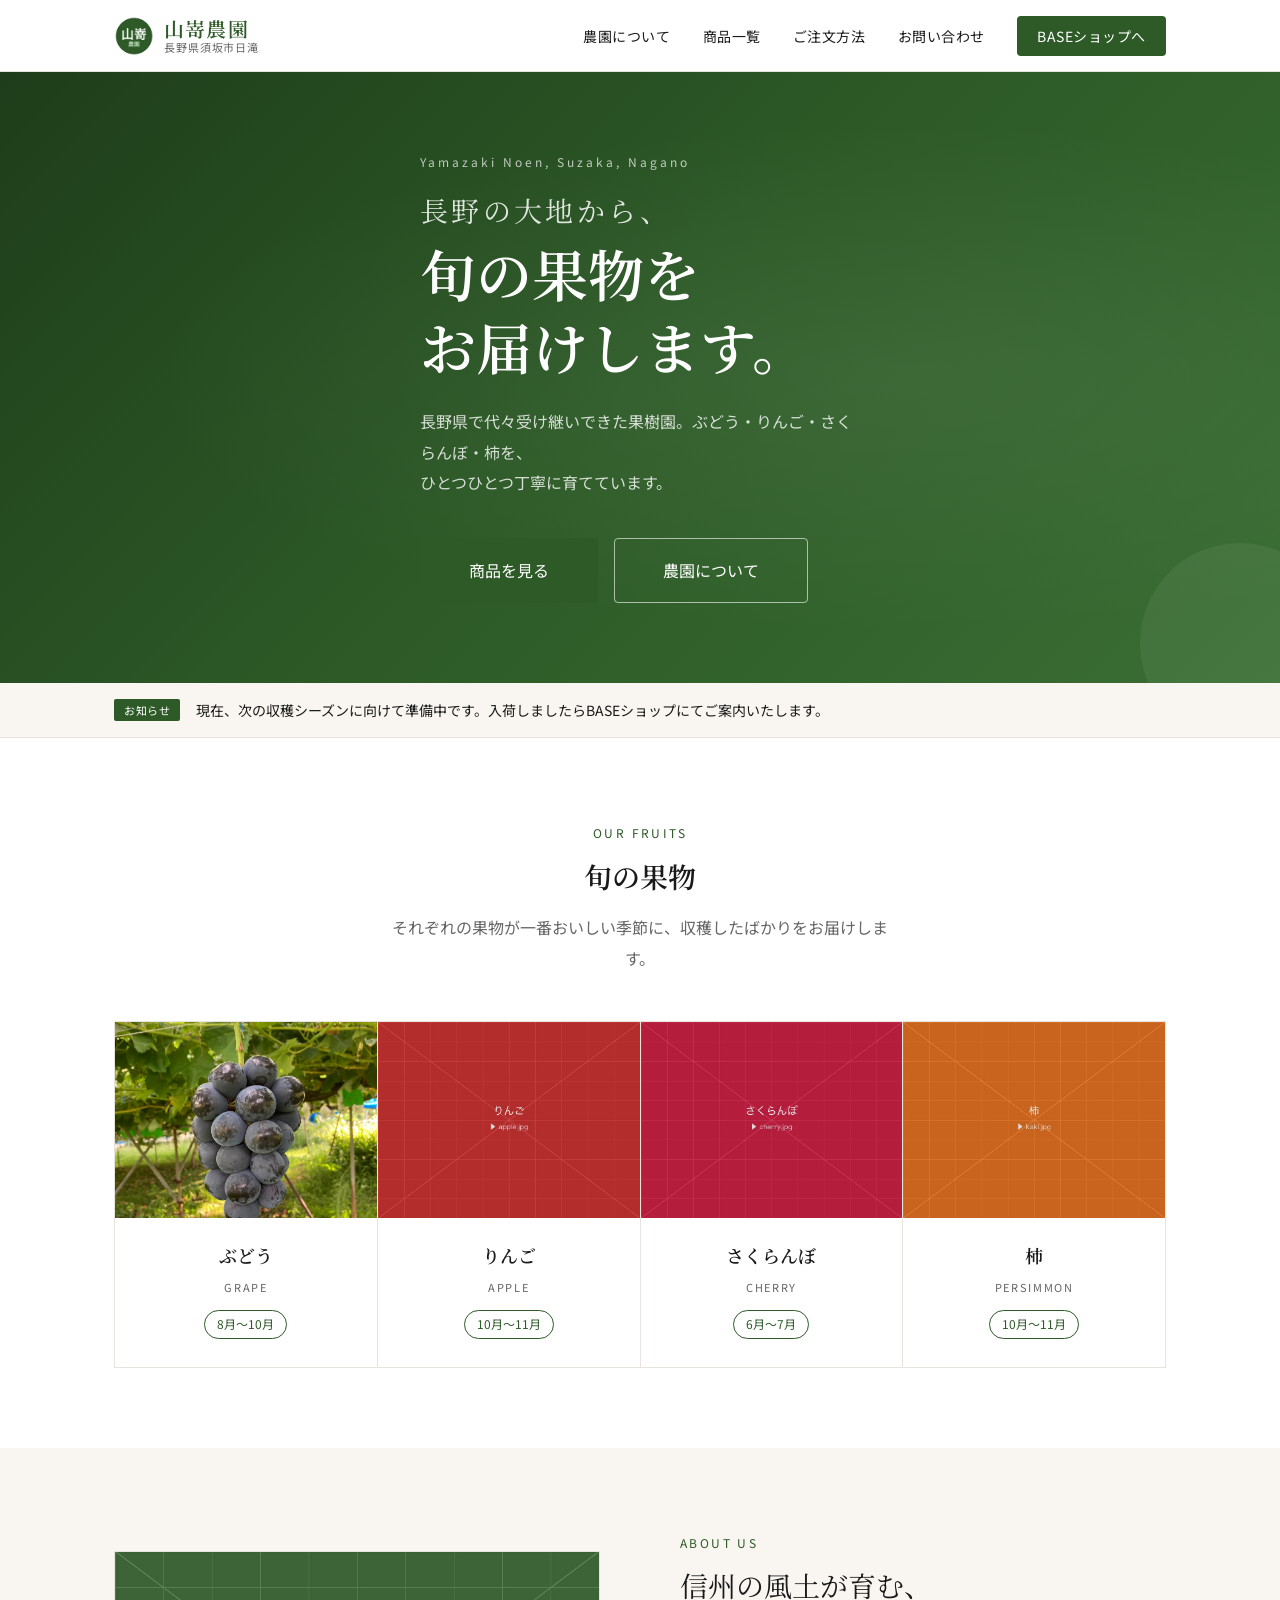
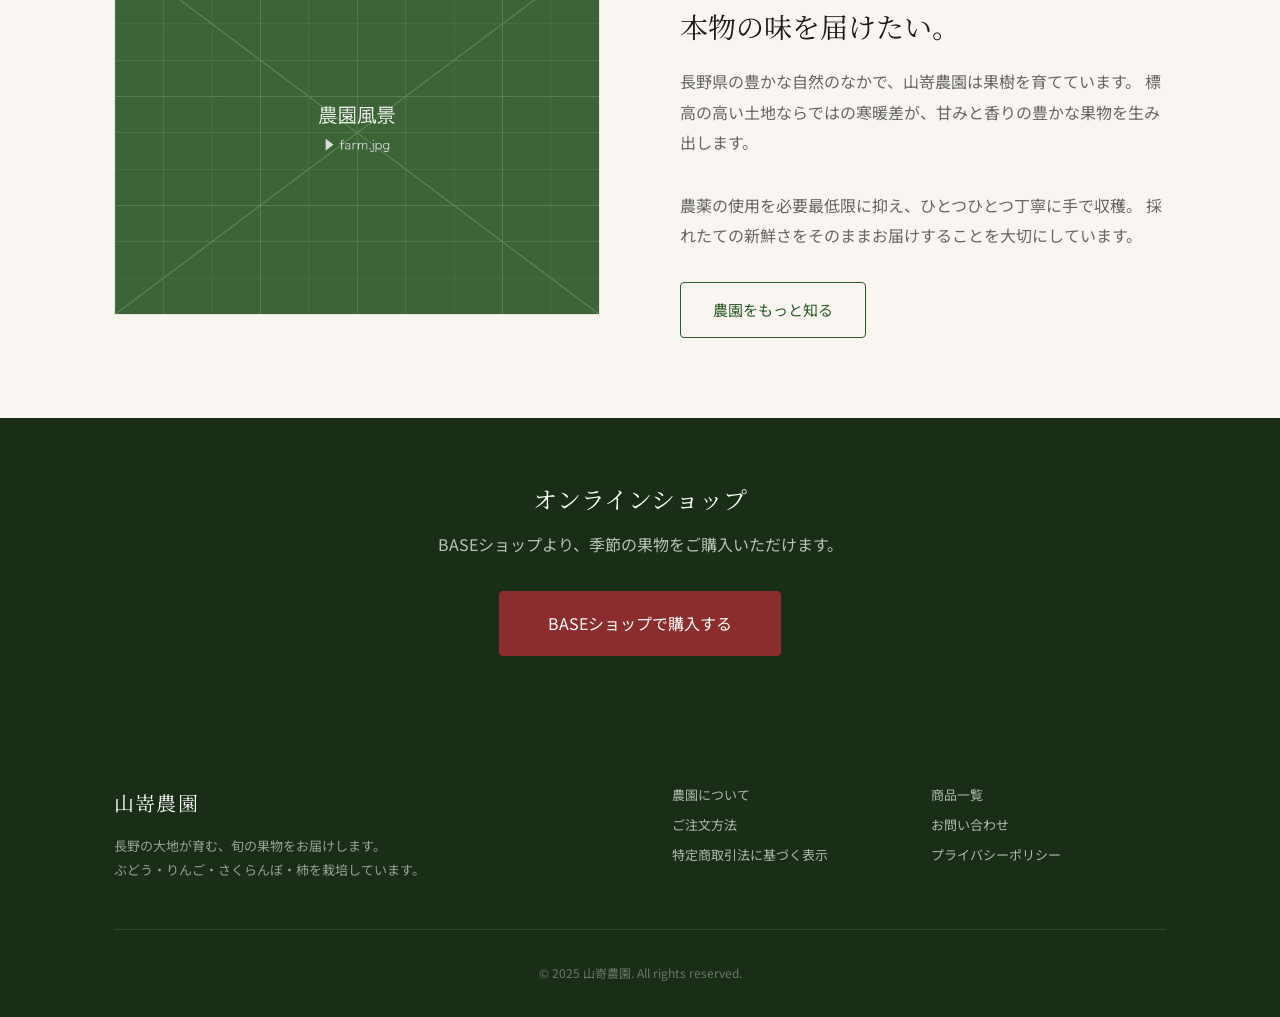
==== commit 83156817: "Add files via upload" ====
--- a/index.html
+++ b/index.html
@@ -3,22 +3,26 @@
 <head>
   <meta charset="UTF-8">
   <meta name="viewport" content="width=device-width, initial-scale=1.0">
-  <meta name="description" content="山嵜農園は長野県の果樹農家です。さくらんぼ・ぶどう・りんご・柿を育て、旬の味をお届けしています。">
+  <meta name="description" content="山嵜農園は長野県須坂市日滝の果樹農家です。ぶどう・りんご・さくらんぼ・柿を育て、旬の味をお届けしています。">
   <meta name="robots" content="index, follow">
   <title>山嵜農園 | 長野県の果樹農家</title>
   <link rel="preconnect" href="https://fonts.googleapis.com">
   <link rel="preconnect" href="https://fonts.gstatic.com" crossorigin>
   <link href="https://fonts.googleapis.com/css2?family=Noto+Sans+JP:wght@400;500&family=Noto+Serif+JP:wght@400;600&display=swap" rel="stylesheet">
-  <link rel="stylesheet" href="css/reset.css">
-  <link rel="stylesheet" href="css/style.css">
+  <link rel="icon" href="images/favicon.svg" type="image/svg+xml">
+  <link rel="stylesheet" href="css/reset.css?v=20260532">
+  <link rel="stylesheet" href="css/style.css?v=20260532">
 </head>
 <body>
 
   <header class="site-header">
     <div class="container">
       <a href="index.html" class="site-logo">
-        <span class="logo-main">山嵜農園</span>
-        <span class="logo-sub">長野県 果樹農家</span>
+        <img src="images/logo.png" alt="山嵜農園" class="logo-img">
+        <div class="logo-text">
+          <span class="logo-main">山嵜農園</span>
+          <span class="logo-sub">長野県須坂市日滝</span>
+        </div>
       </a>
       <nav class="site-nav" id="site-nav" aria-label="メインナビゲーション">
         <ul>
@@ -46,13 +50,13 @@
       <div class="hero-badge" aria-hidden="true"></div>
       <div class="container">
         <div class="hero-body">
-          <span class="hero-label">Yamazaki Noen, Nagano</span>
+          <span class="hero-label">Yamazaki Noen, Suzaka, Nagano</span>
           <h1 class="hero-title">
             <span>長野の大地から、</span>
             旬の果物を<br>お届けします。
           </h1>
           <p class="hero-desc">
-            長野県で代々受け継いできた果樹園。さくらんぼ・ぶどう・りんご・柿を、<br>
+            長野県で代々受け継いできた果樹園。ぶどう・りんご・さくらんぼ・柿を、<br>
             ひとつひとつ丁寧に育てています。
           </p>
           <div class="hero-actions">
@@ -63,7 +67,7 @@
       </div>
     </section>
 
-    <!-- お知らせバー（data/content.json から動的に表示） -->
+    <!-- お知らせバー -->
     <div class="notice-bar" id="notice-bar" hidden>
       <div class="container">
         <span class="notice-tag">お知らせ</span>
@@ -175,7 +179,7 @@
       <div class="footer-inner">
         <div class="footer-brand">
           <p class="footer-logo">山嵜農園</p>
-          <p class="footer-tagline">長野の大地が育む、旬の果物をお届けします。<br>さくらんぼ・ぶどう・りんご・柿を栽培しています。</p>
+          <p class="footer-tagline">長野の大地が育む、旬の果物をお届けします。<br>ぶどう・りんご・さくらんぼ・柿を栽培しています。</p>
         </div>
         <nav class="footer-nav" aria-label="フッターナビゲーション">
           <a href="about.html">農園について</a>
@@ -190,18 +194,9 @@
     </div>
   </footer>
 
-  <script src="js/main.js"></script>
+  <script src="js/main.js?v=20260532"></script>
   <script src="https://identity.netlify.com/v1/netlify-identity-widget.js"></script>
-  <script>
-    if (window.netlifyIdentity) {
-      window.netlifyIdentity.on('init', function(user) {
-        if (!user) {
-          window.netlifyIdentity.on('login', function() {
-            document.location.href = '/admin/';
-          });
-        }
-      });
-    }
-  </script>
+  <script src="js/identity-redirect.js?v=20260532"></script>
+  <button class="back-to-top" id="back-to-top" aria-label="ページトップへ戻る">&#8679;</button>
 </body>
 </html>
--- a/css/style.css
+++ b/css/style.css
@@ -166,6 +166,21 @@
 /* ロゴ */
 .site-logo {
   display: flex;
+  flex-direction: row;
+  align-items: center;
+  gap: 10px;
+  line-height: 1.2;
+}
+
+.logo-img {
+  width: 40px;
+  height: 40px;
+  object-fit: contain;
+  flex-shrink: 0;
+}
+
+.logo-text {
+  display: flex;
   flex-direction: column;
   line-height: 1.2;
 }
@@ -181,7 +196,7 @@
 .logo-sub {
   font-size: 0.6875rem;
   color: var(--color-text-muted);
-  letter-spacing: 0.1em;
+  letter-spacing: 0.08em;
 }
 
 /* ナビゲーション */
@@ -599,21 +614,6 @@
   flex-shrink: 0;
 }
 
-/* BASE ウィジェット埋め込みエリア */
-.base-widget-area {
-  margin: 40px 0;
-  padding: 32px;
-  background: var(--color-bg-warm);
-  border: 1px dashed var(--color-border);
-  border-radius: var(--radius);
-  text-align: center;
-}
-
-.base-widget-placeholder {
-  color: var(--color-text-muted);
-  font-size: 0.875rem;
-}
-
 /* ============================================================
    ご注文方法
    ============================================================ */
@@ -650,6 +650,11 @@
   color: var(--color-text-muted);
 }
 
+.step-desc a {
+  color: var(--color-primary);
+  text-decoration: underline;
+}
+
 .info-table {
   width: 100%;
   border: 1px solid var(--color-border);
@@ -764,6 +769,90 @@
 }
 
 /* ============================================================
+   旬の果物カレンダー (season-grid)
+   ============================================================ */
+.season-grid {
+  display: grid;
+  grid-template-columns: repeat(2, 1fr);
+  gap: 20px;
+}
+
+.season-card {
+  background: #fff;
+  border: 1px solid var(--color-border);
+  border-radius: var(--radius);
+  padding: 24px;
+}
+
+.season-card-head {
+  display: flex;
+  align-items: center;
+  gap: 12px;
+  margin-bottom: 14px;
+  flex-wrap: wrap;
+}
+
+.season-fruit {
+  font-family: var(--font-serif);
+  font-size: 1.125rem;
+  font-weight: 600;
+  color: var(--color-text);
+}
+
+.season-period {
+  display: inline-block;
+  font-size: 0.8125rem;
+  font-weight: 500;
+  padding: 3px 12px;
+  border-radius: 20px;
+  color: #fff;
+  white-space: nowrap;
+}
+
+/* 月バー */
+.season-months-bar {
+  display: grid;
+  grid-template-columns: repeat(12, 1fr);
+  gap: 3px;
+  margin-bottom: 14px;
+}
+
+.month-cell {
+  text-align: center;
+  font-size: 0.6875rem;
+  line-height: 1;
+  padding: 6px 0;
+  border-radius: 3px;
+  background: var(--color-bg-warm);
+  color: var(--color-text-muted);
+}
+
+.month-cell.active {
+  color: #fff;
+  font-weight: 600;
+}
+
+.season-note {
+  font-size: 0.875rem;
+  line-height: 1.75;
+  color: var(--color-text-muted);
+  margin: 0;
+}
+
+/* 果物ごとのアクセントカラー */
+.season-card--grape  .season-period,
+.season-card--grape  .month-cell.active { background: #4a2060; }
+
+.season-card--apple  .season-period,
+.season-card--apple  .month-cell.active { background: var(--color-primary); }
+
+.season-card--cherry .season-period,
+.season-card--cherry .month-cell.active { background: #b5223e; }
+
+.season-card--kaki   .season-period,
+.season-card--kaki   .month-cell.active { background: #c96a00; }
+
+/* ============================================================
    品種グリッド
    ============================================================ */
 .variety-section {
@@ -784,6 +873,10 @@
   display: grid;
   grid-template-columns: repeat(4, 1fr);
   gap: 20px;
+}
+
+.variety-grid--3col {
+  grid-template-columns: repeat(3, 1fr);
 }
 
 .variety-card {
@@ -1106,6 +1199,69 @@
 .mb-32 { margin-bottom: 32px; }
 
 /* ============================================================
+   ページトップへ戻るボタン
+   ============================================================ */
+.back-to-top {
+  position: fixed;
+  bottom: 32px;
+  right: 32px;
+  width: 48px;
+  height: 48px;
+  border-radius: 50%;
+  background: var(--color-primary);
+  color: #fff;
+  border: none;
+  cursor: pointer;
+  font-size: 1.125rem;
+  line-height: 1;
+  display: flex;
+  align-items: center;
+  justify-content: center;
+  opacity: 0;
+  visibility: hidden;
+  transition: opacity 0.3s, visibility 0.3s, background var(--transition);
+  z-index: 90;
+  box-shadow: 0 2px 8px rgba(0,0,0,0.25);
+}
+
+.back-to-top.is-visible {
+  opacity: 1;
+  visibility: visible;
+}
+
+.back-to-top:hover {
+  background: var(--color-primary-dk);
+}
+
+/* ============================================================
+   商品ページ：ジャンプリンク目次
+   ============================================================ */
+.product-toc {
+  display: flex;
+  flex-wrap: wrap;
+  gap: 10px;
+  justify-content: center;
+  margin: 0 auto 40px;
+}
+
+.product-toc a {
+  display: inline-block;
+  padding: 8px 24px;
+  border: 1px solid var(--color-primary);
+  border-radius: 20px;
+  color: var(--color-primary);
+  font-size: 0.875rem;
+  font-weight: 500;
+  text-decoration: none;
+  transition: background var(--transition), color var(--transition);
+}
+
+.product-toc a:hover {
+  background: var(--color-primary);
+  color: #fff;
+}
+
+/* ============================================================
    レスポンシブ（スマートフォン対応）
    ============================================================ */
 @media (max-width: 768px) {
@@ -1150,9 +1306,11 @@
     font-size: 1rem;
   }
 
-  .nav-shop-btn {
+  .site-nav .nav-shop-btn {
     margin-top: 24px;
-    display: inline-block;
+    display: block;
+    text-align: center;
+    padding: 14px 20px;
   }
 
   /* ヒーロー */
@@ -1204,6 +1362,21 @@
 
   .about-hero-text h1 {
     font-size: 1.625rem;
+  }
+
+  /* 季節カレンダー */
+  .season-grid {
+    grid-template-columns: 1fr;
+    gap: 16px;
+  }
+
+  .season-card {
+    padding: 20px;
+  }
+
+  .month-cell {
+    font-size: 0.625rem;
+    padding: 5px 0;
   }
 
   .values-grid {
@@ -1272,6 +1445,26 @@
   .page-hero-title {
     font-size: 1.5rem;
   }
+
+  /* お問い合わせ intro：モバイルは左揃えに */
+  .contact-intro {
+    text-align: left;
+  }
+
+  /* 品種カード名：モバイルで折り返し抑制 */
+  .variety-name {
+    font-size: 0.875rem;
+    word-break: keep-all;
+    overflow-wrap: break-word;
+  }
+
+  /* ページトップボタン：モバイルは少し内側に */
+  .back-to-top {
+    bottom: 20px;
+    right: 20px;
+    width: 44px;
+    height: 44px;
+  }
 }
 
 @media (max-width: 480px) {
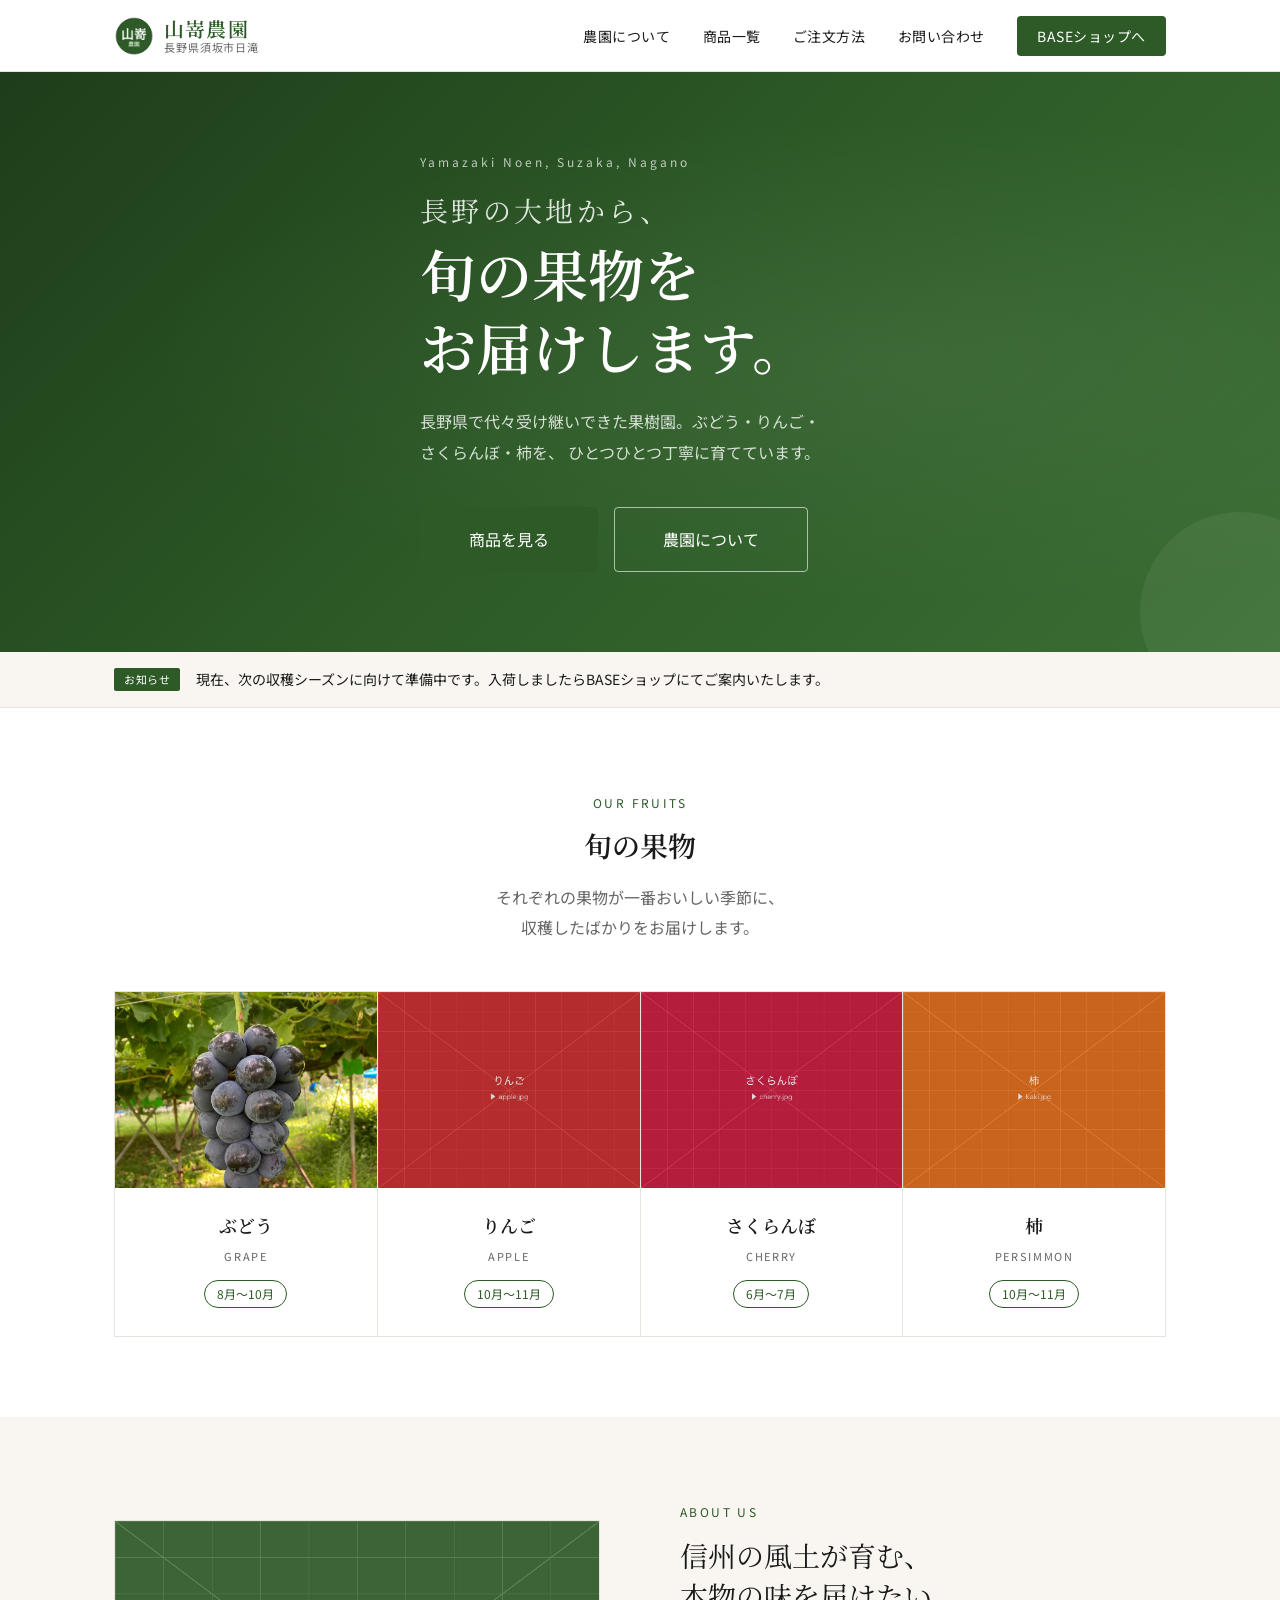
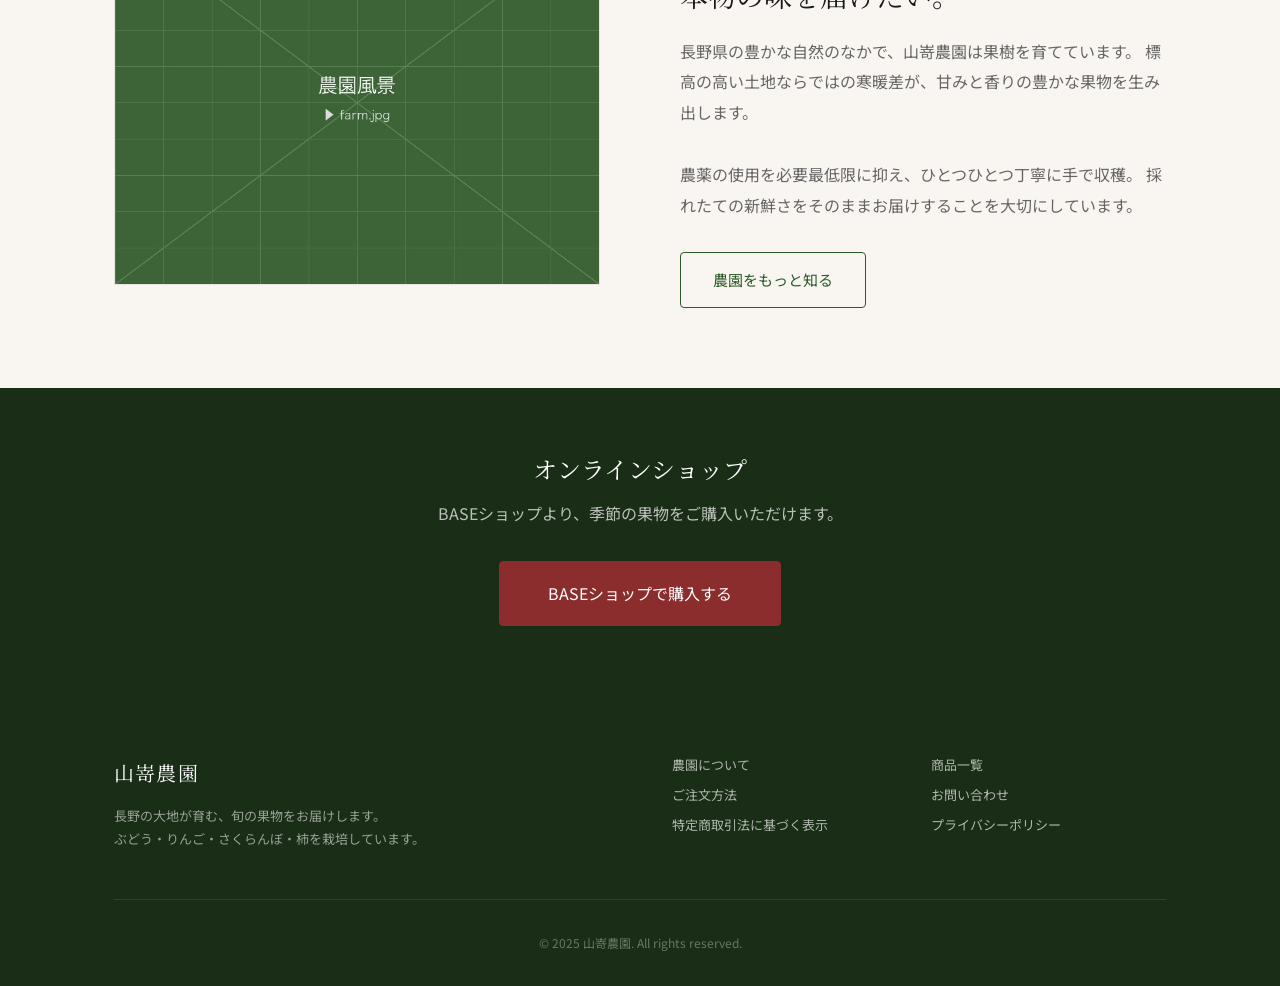
==== commit 477348d9: "Add files via upload" ====
--- a/index.html
+++ b/index.html
@@ -10,8 +10,8 @@
   <link rel="preconnect" href="https://fonts.gstatic.com" crossorigin>
   <link href="https://fonts.googleapis.com/css2?family=Noto+Sans+JP:wght@400;500&family=Noto+Serif+JP:wght@400;600&display=swap" rel="stylesheet">
   <link rel="icon" href="images/favicon.svg" type="image/svg+xml">
-  <link rel="stylesheet" href="css/reset.css?v=20260532">
-  <link rel="stylesheet" href="css/style.css?v=20260532">
+  <link rel="stylesheet" href="css/reset.css?v=20260533">
+  <link rel="stylesheet" href="css/style.css?v=20260533">
 </head>
 <body>
 
@@ -56,7 +56,7 @@
             旬の果物を<br>お届けします。
           </h1>
           <p class="hero-desc">
-            長野県で代々受け継いできた果樹園。ぶどう・りんご・さくらんぼ・柿を、<br>
+            長野県で代々受け継いできた果樹園。ぶどう・<wbr>りんご・<wbr><span style="white-space:nowrap">さくらんぼ</span>・<wbr>柿を、
             ひとつひとつ丁寧に育てています。
           </p>
           <div class="hero-actions">
@@ -67,11 +67,11 @@
       </div>
     </section>
 
-    <!-- お知らせバー -->
-    <div class="notice-bar" id="notice-bar" hidden>
+    <!-- お知らせバー（非表示にしたい場合は hidden を追加） -->
+    <div class="notice-bar" id="notice-bar">
       <div class="container">
         <span class="notice-tag">お知らせ</span>
-        <p id="notice-text"></p>
+        <p id="notice-text">現在、次の収穫シーズンに向けて準備中です。入荷しましたらBASEショップにてご案内いたします。</p>
       </div>
     </div>
 
@@ -81,7 +81,7 @@
         <div class="section-head">
           <span class="section-label">Our Fruits</span>
           <h2 class="section-title" id="fruits-heading">旬の果物</h2>
-          <p class="section-desc">それぞれの果物が一番おいしい季節に、収穫したばかりをお届けします。</p>
+          <p class="section-desc">それぞれの果物が一番おいしい季節に、<br>収穫したばかりをお届けします。</p>
         </div>
 
         <div class="fruit-grid" role="list">
@@ -194,9 +194,9 @@
     </div>
   </footer>
 
-  <script src="js/main.js?v=20260532"></script>
+  <script src="js/main.js?v=20260533"></script>
   <script src="https://identity.netlify.com/v1/netlify-identity-widget.js"></script>
-  <script src="js/identity-redirect.js?v=20260532"></script>
+  <script src="js/identity-redirect.js?v=20260533"></script>
   <button class="back-to-top" id="back-to-top" aria-label="ページトップへ戻る">&#8679;</button>
 </body>
 </html>
--- a/css/style.css
+++ b/css/style.css
@@ -84,6 +84,7 @@
   color: var(--color-text-muted);
   max-width: 520px;
   margin: 0 auto;
+  text-wrap: balance;
 }
 
 /* ============================================================
@@ -326,6 +327,7 @@
   max-width: 440px;
   margin-bottom: 40px;
   line-height: 1.9;
+  text-wrap: pretty;
 }
 
 .hero-actions {
@@ -932,6 +934,7 @@
 
 .contact-intro p {
   color: var(--color-text-muted);
+  text-wrap: balance;
 }
 
 .contact-form {
